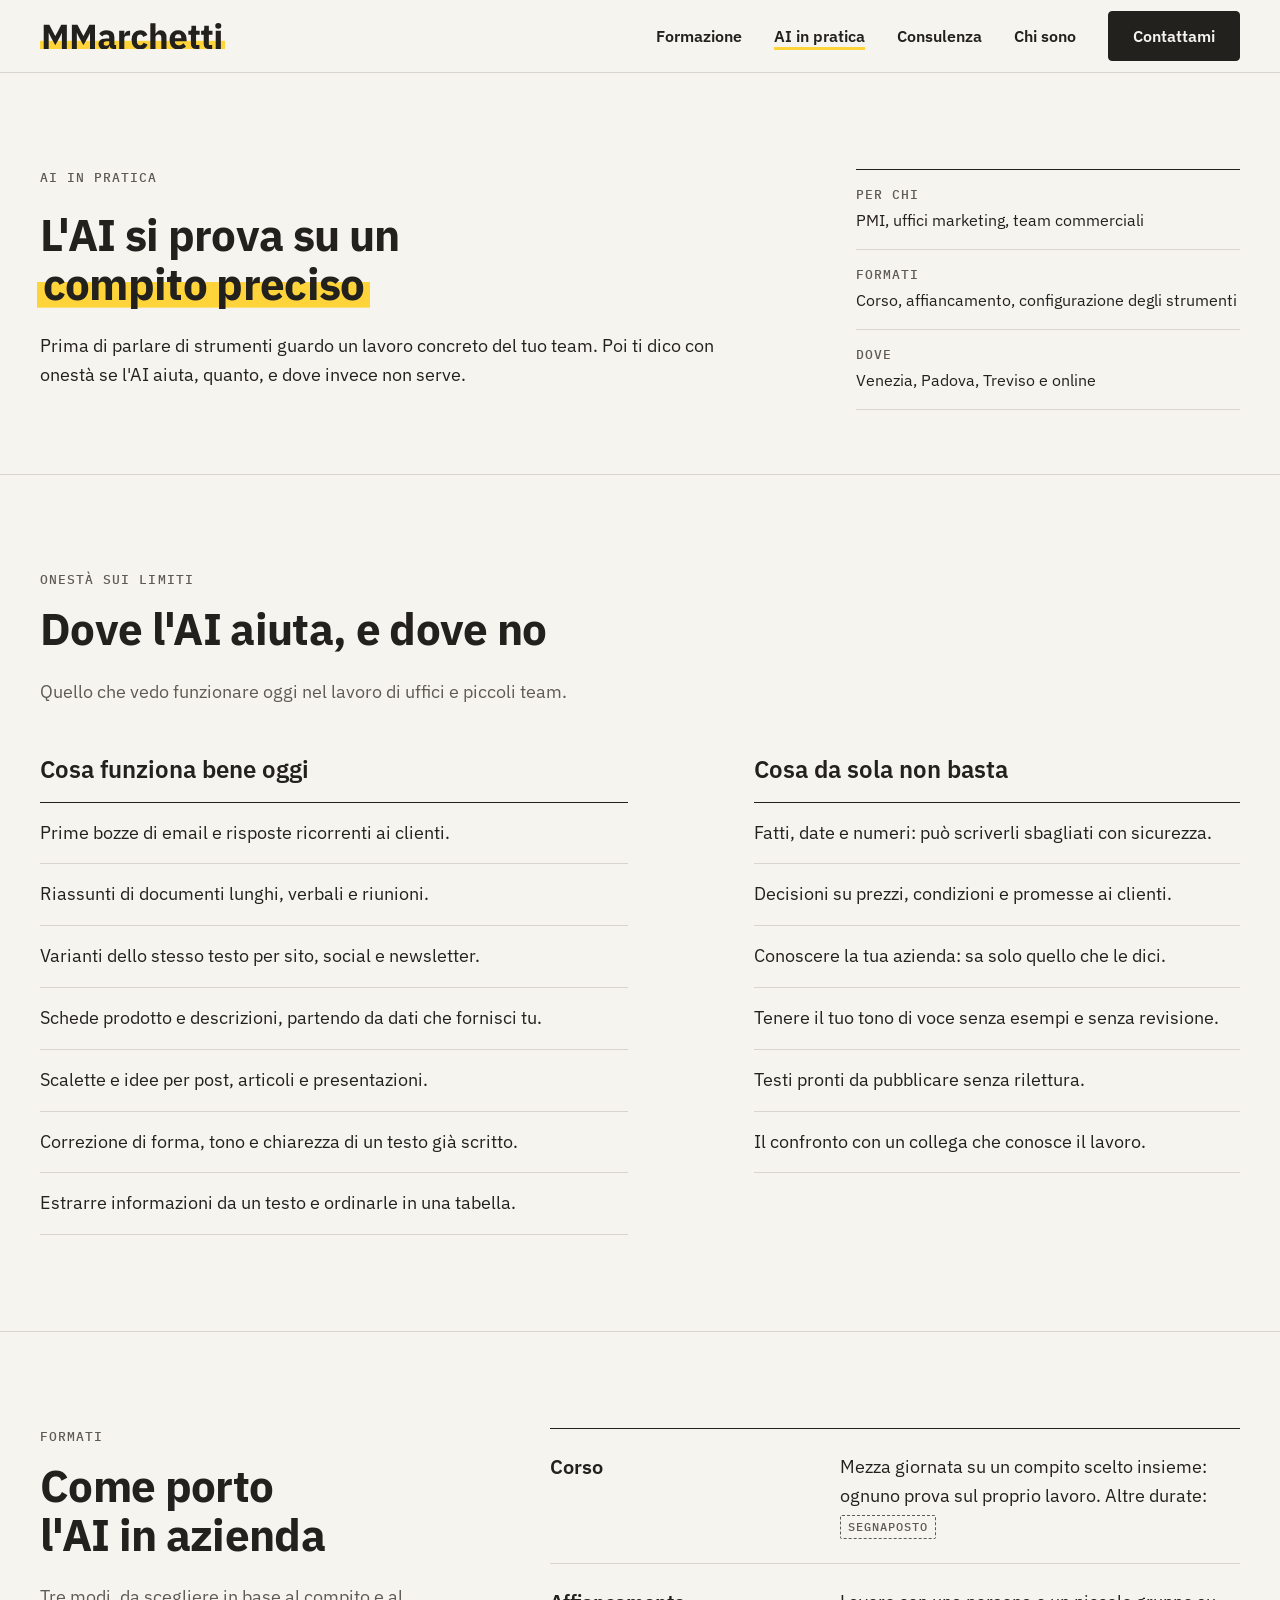
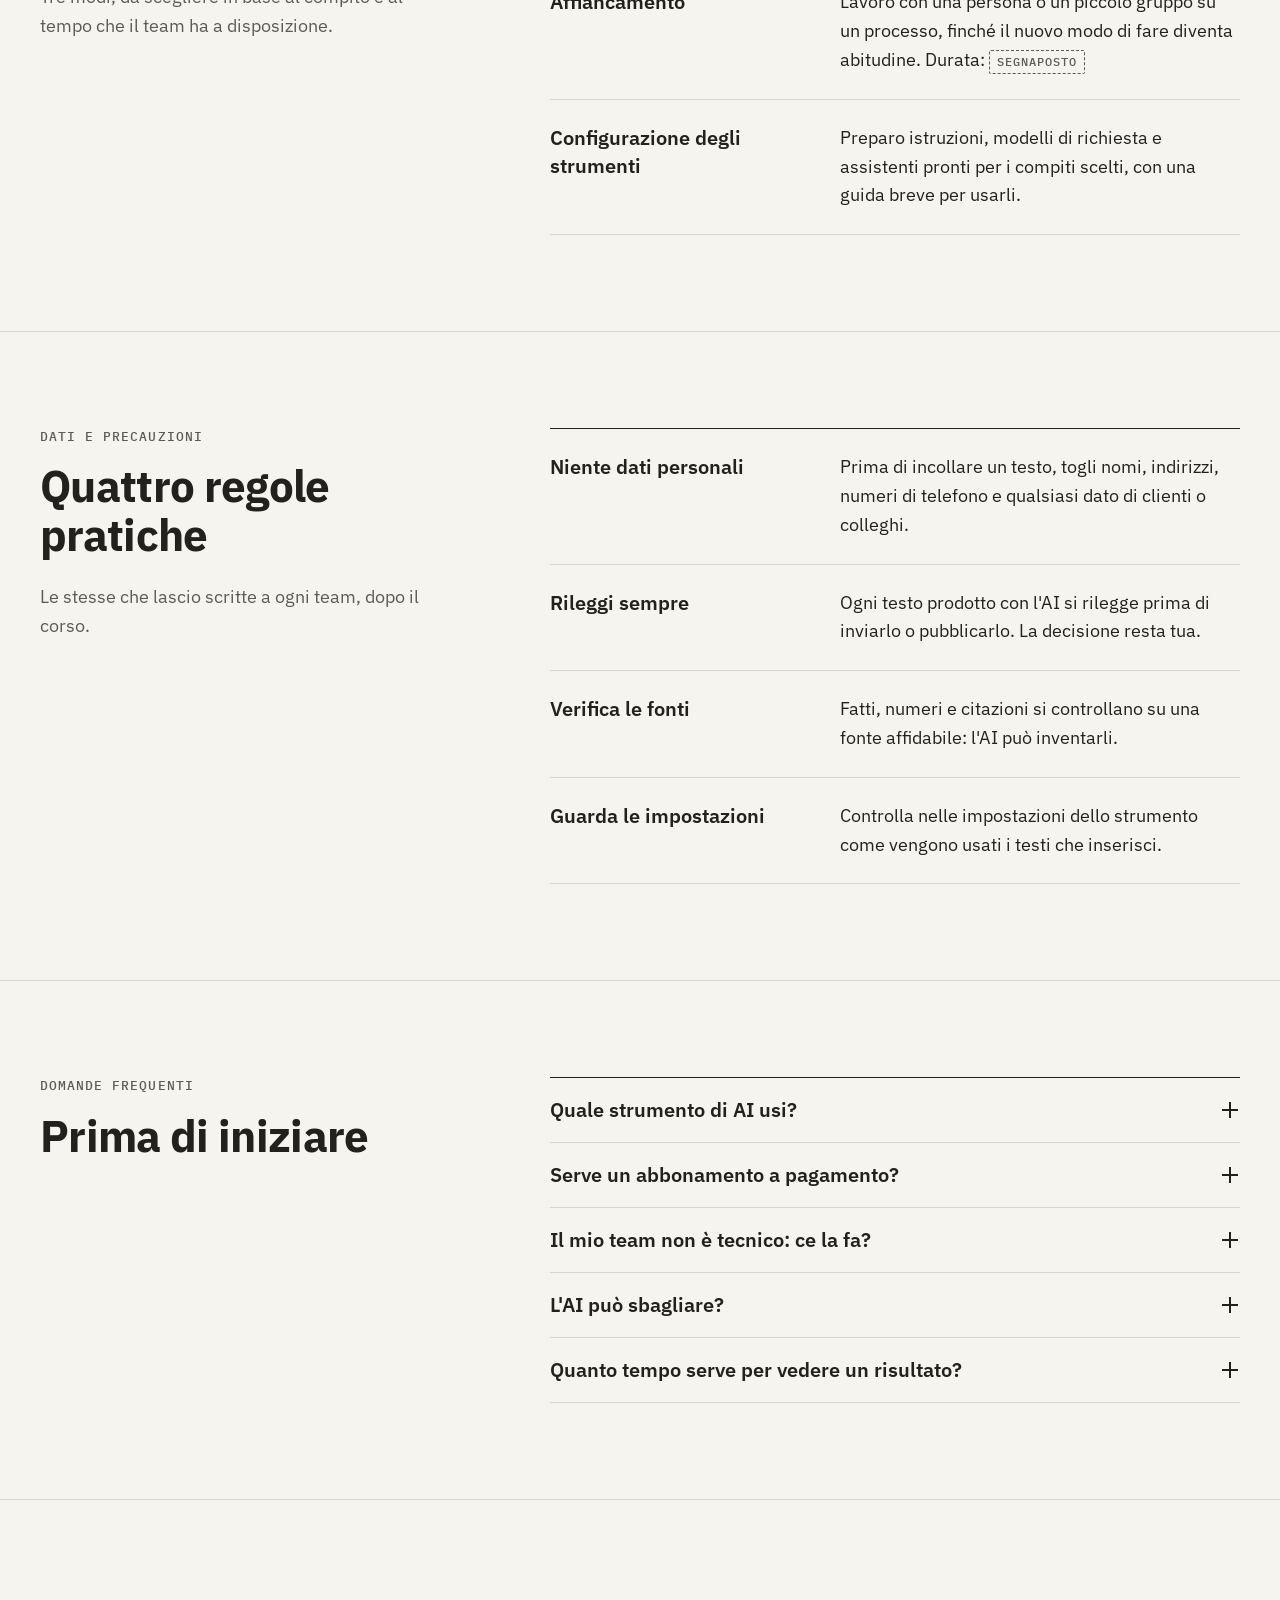
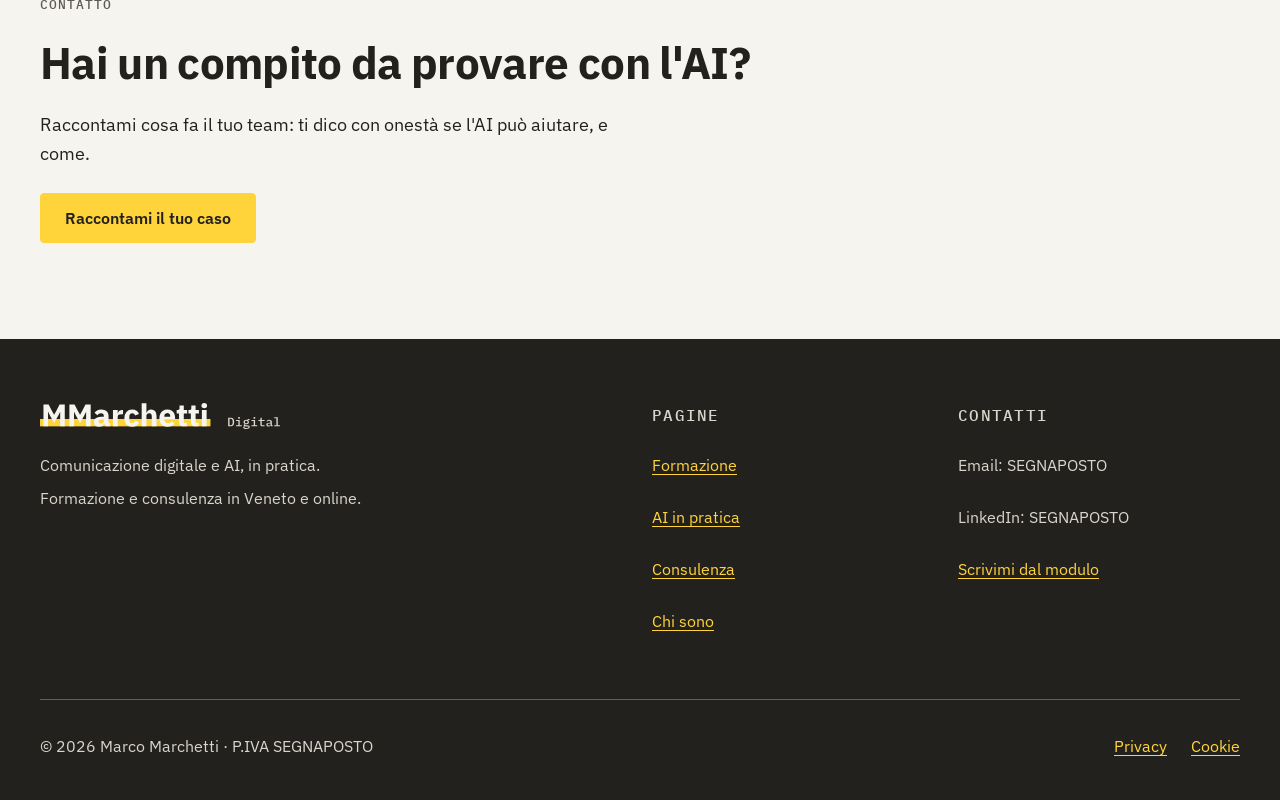
==== ai-in-pratica/index.html @ 85c6d4e6 "Pagine interne: formazione, AI in pratica, consulenza, chi sono, contatti, privacy, 404 Header, foot" ====
<!doctype html>
<html lang="it">
<head>
  <meta charset="utf-8">
  <meta name="viewport" content="width=device-width, initial-scale=1">
  <title>Corso di intelligenza artificiale per aziende | MMarchetti</title>
  <meta name="description" content="Formazione AI per PMI in Veneto e online: si parte da un compito preciso e si capisce con onestà dove l'intelligenza artificiale aiuta e dove no.">
  <link rel="canonical" href="https://DOMINIO/ai-in-pratica/">
  <meta property="og:type" content="website">
  <meta property="og:locale" content="it_IT">
  <meta property="og:site_name" content="MMarchetti Digital">
  <meta property="og:title" content="Corso di intelligenza artificiale per aziende | MMarchetti">
  <meta property="og:description" content="Formazione AI per PMI in Veneto e online: si parte da un compito preciso e si capisce con onestà dove l'intelligenza artificiale aiuta e dove no.">
  <meta property="og:url" content="https://DOMINIO/ai-in-pratica/">
  <meta name="theme-color" content="#F6F4EF">

  <link rel="icon" href="../assets/logo/mmarchetti-avatar-400.svg" type="image/svg+xml">
  <link rel="apple-touch-icon" href="../assets/icons/mmarchetti-avatar-400.png">

  <link rel="preload" href="../assets/fonts/IBMPlexSans-Regular.woff2" as="font" type="font/woff2" crossorigin>
  <link rel="preload" href="../assets/fonts/IBMPlexSans-Bold.woff2" as="font" type="font/woff2" crossorigin>
  <link rel="stylesheet" href="../assets/css/tokens.css">
  <link rel="stylesheet" href="../assets/css/components.css">
  <link rel="stylesheet" href="../assets/css/site.css">
  <script>document.documentElement.classList.add('js');</script>
  <script src="../assets/js/main.js" defer></script>
</head>
<body class="mm-root">
  <a class="skip" href="#main">Vai al contenuto</a>

  <header class="header">
    <div class="container header__bar">
      <a class="header__logo" href="/" aria-label="MMarchetti Digital, pagina iniziale">
        <img src="../assets/logo/mmarchetti-digital-compatta.svg" alt="" width="185" height="26">
      </a>
      <button class="menu-btn" type="button" aria-expanded="false" aria-controls="nav">Menu</button>
      <nav class="nav" id="nav" aria-label="Principale">
        <ul class="nav__list">
          <li><a class="nav__link" href="/formazione/">Formazione</a></li>
          <li><a class="nav__link" href="/ai-in-pratica/" aria-current="page">AI in pratica</a></li>
          <li><a class="nav__link" href="/consulenza/">Consulenza</a></li>
          <li><a class="nav__link" href="/chi-sono/">Chi sono</a></li>
          <li class="nav__cta"><a class="mm-btn" href="/contatti/"><span class="mm-btn__label">Contattami</span></a></li>
        </ul>
      </nav>
    </div>
  </header>

  <main id="main">
    <!-- Apertura: testo su 7 colonne, supporto su 4 -->
    <section class="page-head" aria-labelledby="page-title">
      <div class="container grid">
        <div class="page-head__main">
          <p class="mm-label">AI in pratica</p>
          <h1 id="page-title" class="mm-h1 page-head__title">L'AI si prova su un <span class="mm-hl">compito preciso</span></h1>
          <p class="mm-p">Prima di parlare di strumenti guardo un lavoro concreto del tuo team. Poi ti dico con onestà se l'AI aiuta, quanto, e dove invece non serve.</p>
        </div>
        <dl class="facts page-head__aside">
          <div>
            <dt class="mm-label">Per chi</dt>
            <dd>PMI, uffici marketing, team commerciali</dd>
          </div>
          <div>
            <dt class="mm-label">Formati</dt>
            <dd>Corso, affiancamento, configurazione degli strumenti</dd>
          </div>
          <div>
            <dt class="mm-label">Dove</dt>
            <dd>Venezia, Padova, Treviso e online</dd>
          </div>
        </dl>
      </div>
    </section>

    <!-- Cosa funziona / cosa da sola non basta -->
    <section class="section" aria-labelledby="limiti-title">
      <div class="container">
        <div class="section__head">
          <p class="mm-label">Onestà sui limiti</p>
          <h2 id="limiti-title" class="mm-h1">Dove l'AI aiuta, e dove no</h2>
          <p class="mm-muted">Quello che vedo funzionare oggi nel lavoro di uffici e piccoli team.</p>
        </div>
        <div class="grid">
          <div class="two-lists__col">
            <h3 class="mm-h3">Cosa funziona bene oggi</h3>
            <ul class="list-lines" role="list">
            <li>Prime bozze di email e risposte ricorrenti ai clienti.</li>
            <li>Riassunti di documenti lunghi, verbali e riunioni.</li>
            <li>Varianti dello stesso testo per sito, social e newsletter.</li>
            <li>Schede prodotto e descrizioni, partendo da dati che fornisci tu.</li>
            <li>Scalette e idee per post, articoli e presentazioni.</li>
            <li>Correzione di forma, tono e chiarezza di un testo già scritto.</li>
            <li>Estrarre informazioni da un testo e ordinarle in una tabella.</li>
          </ul>
          </div>
          <div class="two-lists__col">
            <h3 class="mm-h3">Cosa da sola non basta</h3>
            <ul class="list-lines" role="list">
            <li>Fatti, date e numeri: può scriverli sbagliati con sicurezza.</li>
            <li>Decisioni su prezzi, condizioni e promesse ai clienti.</li>
            <li>Conoscere la tua azienda: sa solo quello che le dici.</li>
            <li>Tenere il tuo tono di voce senza esempi e senza revisione.</li>
            <li>Testi pronti da pubblicare senza rilettura.</li>
            <li>Il confronto con un collega che conosce il lavoro.</li>
          </ul>
          </div>
        </div>
      </div>
    </section>

    <!-- Come porto l'AI in azienda -->
    <section class="section" id="formati" aria-labelledby="formati-title">
      <div class="container grid">
        <div class="section__head section__head--side">
          <p class="mm-label">Formati</p>
          <h2 id="formati-title" class="mm-h1">Come porto l'AI in azienda</h2>
          <p class="mm-muted">Tre modi, da scegliere in base al compito e al tempo che il team ha a disposizione.</p>
        </div>
        <ul class="rows" role="list">
          <li class="rows__item">
            <h3 class="mm-h4">Corso</h3>
            <div>
              <p>Mezza giornata su un compito scelto insieme: ognuno prova sul proprio lavoro. Altre durate: <span class="mm-tag mm-tag--placeholder">SEGNAPOSTO</span></p>
            </div>
          </li>
          <li class="rows__item">
            <h3 class="mm-h4">Affiancamento</h3>
            <div>
              <p>Lavoro con una persona o un piccolo gruppo su un processo, finché il nuovo modo di fare diventa abitudine. Durata: <span class="mm-tag mm-tag--placeholder">SEGNAPOSTO</span></p>
            </div>
          </li>
          <li class="rows__item">
            <h3 class="mm-h4">Configurazione degli strumenti</h3>
            <div>
              <p>Preparo istruzioni, modelli di richiesta e assistenti pronti per i compiti scelti, con una guida breve per usarli.</p>
            </div>
          </li>
        </ul>
      </div>
    </section>

    <!-- Dati e precauzioni pratiche -->
    <section class="section" id="precauzioni" aria-labelledby="precauzioni-title">
      <div class="container grid">
        <div class="section__head section__head--side">
          <p class="mm-label">Dati e precauzioni</p>
          <h2 id="precauzioni-title" class="mm-h1">Quattro regole pratiche</h2>
          <p class="mm-muted">Le stesse che lascio scritte a ogni team, dopo il corso.</p>
        </div>
        <ul class="rows" role="list">
          <li class="rows__item">
            <h3 class="mm-h4">Niente dati personali</h3>
            <div>
              <p>Prima di incollare un testo, togli nomi, indirizzi, numeri di telefono e qualsiasi dato di clienti o colleghi.</p>
            </div>
          </li>
          <li class="rows__item">
            <h3 class="mm-h4">Rileggi sempre</h3>
            <div>
              <p>Ogni testo prodotto con l'AI si rilegge prima di inviarlo o pubblicarlo. La decisione resta tua.</p>
            </div>
          </li>
          <li class="rows__item">
            <h3 class="mm-h4">Verifica le fonti</h3>
            <div>
              <p>Fatti, numeri e citazioni si controllano su una fonte affidabile: l'AI può inventarli.</p>
            </div>
          </li>
          <li class="rows__item">
            <h3 class="mm-h4">Guarda le impostazioni</h3>
            <div>
              <p>Controlla nelle impostazioni dello strumento come vengono usati i testi che inserisci.</p>
            </div>
          </li>
        </ul>
      </div>
    </section>

    <!-- Domande -->
    <section class="section" id="domande" aria-labelledby="domande-title">
      <div class="container grid">
        <div class="section__head section__head--side">
          <p class="mm-label">Domande frequenti</p>
          <h2 id="domande-title" class="mm-h1">Prima di iniziare</h2>
        </div>
        <div class="faq">
          <details class="faq__item">
            <summary class="faq__q">Quale strumento di AI usi?<span class="faq__icon" aria-hidden="true"></span></summary>
            <div class="faq__a">
              <p>Scelgo in base al compito e agli strumenti che il team usa già. Non lavoro per conto di nessun fornitore.</p>
            </div>
          </details>
          <details class="faq__item">
            <summary class="faq__q">Serve un abbonamento a pagamento?<span class="faq__icon" aria-hidden="true"></span></summary>
            <div class="faq__a">
              <p>Dipende dal compito. Per alcuni basta la versione gratuita, per altri serve un piano a pagamento: te lo dico prima, caso per caso.</p>
            </div>
          </details>
          <details class="faq__item">
            <summary class="faq__q">Il mio team non è tecnico: ce la fa?<span class="faq__icon" aria-hidden="true"></span></summary>
            <div class="faq__a">
              <p>Sì. Basta saper usare email e browser. Si lavora su compiti che il team conosce già, quindi la parte nuova è solo lo strumento.</p>
            </div>
          </details>
          <details class="faq__item">
            <summary class="faq__q">L'AI può sbagliare?<span class="faq__icon" aria-hidden="true"></span></summary>
            <div class="faq__a">
              <p>Sì, e succede. Per questo ogni corso include una checklist di controllo: l'AI prepara la bozza, la decisione resta a te.</p>
            </div>
          </details>
          <details class="faq__item">
            <summary class="faq__q">Quanto tempo serve per vedere un risultato?<span class="faq__icon" aria-hidden="true"></span></summary>
            <div class="faq__a">
              <p>Dipende dal compito. L'obiettivo di ogni corso è che, alla fine, ognuno abbia svolto il compito scelto almeno una volta con l'AI.</p>
            </div>
          </details>
        </div>
      </div>
    </section>

    <!-- Invito al contatto -->
    <section class="section" id="contatto" aria-labelledby="contatto-title">
      <div class="container grid">
        <div class="cta">
          <p class="mm-label">Contatto</p>
          <h2 id="contatto-title" class="mm-h1">Hai un compito da provare con l'AI?</h2>
          <p>Raccontami cosa fa il tuo team: ti dico con onestà se l'AI può aiutare, e come.</p>
          <a class="mm-btn mm-btn--accent" href="/contatti/"><span class="mm-btn__label">Raccontami il tuo caso</span></a>
        </div>
      </div>
    </section>
  </main>

  <footer class="footer theme-grafite">
    <div class="container grid">
      <div class="footer__brand">
        <img class="footer__logo" src="../assets/logo/mmarchetti-digital-negativa.svg" alt="MMarchetti Digital" width="240" height="27" loading="lazy">
        <p>Comunicazione digitale e AI, in pratica.</p>
        <p>Formazione e consulenza in Veneto e online.</p>
      </div>
      <nav class="footer__col footer__col--pages" aria-label="Pagine del sito">
        <p class="mm-label">Pagine</p>
        <ul role="list">
          <li><a href="/formazione/">Formazione</a></li>
          <li><a href="/ai-in-pratica/" aria-current="page">AI in pratica</a></li>
          <li><a href="/consulenza/">Consulenza</a></li>
          <li><a href="/chi-sono/">Chi sono</a></li>
        </ul>
      </nav>
      <div class="footer__col">
        <p class="mm-label">Contatti</p>
        <ul role="list">
          <li>Email: SEGNAPOSTO</li>
          <li>LinkedIn: SEGNAPOSTO</li>
          <li><a href="/contatti/">Scrivimi dal modulo</a></li>
        </ul>
      </div>
      <div class="footer__base">
        <p>© 2026 Marco Marchetti · P.IVA SEGNAPOSTO</p>
        <ul role="list">
          <li><a href="/privacy/">Privacy</a></li>
          <li><a href="/cookie/">Cookie</a></li>
        </ul>
      </div>
    </div>
  </footer>
</body>
</html>
---- assets/css/tokens.css ----
/* ==========================================================================
   MMarchetti Digital — brand Design System
   colors_and_type.css · token riutilizzabili (colore, tipo, spazio, raggi, stati)
   Fonte di verità: DESIGN.md. Palette chiusa: 7 colori, nessun altro.
   Font: IBM Plex Sans / IBM Plex Mono (OFL) — file locali in fonts/.
   Copia di _brand/colors_and_type.css: cambiano solo i percorsi dei font (../fonts/, solo woff2).
   ========================================================================== */

/* ---------- 1. Font (preservati in fonts/) ---------- */
@font-face {
  font-family: "IBM Plex Sans";
  font-style: normal;
  font-weight: 400;
  font-display: swap;
  src: url("../fonts/IBMPlexSans-Regular.woff2") format("woff2");
}
@font-face {
  font-family: "IBM Plex Sans";
  font-style: italic;
  font-weight: 400;
  font-display: swap;
  src: url("../fonts/IBMPlexSans-Italic.woff2") format("woff2");
}
@font-face {
  font-family: "IBM Plex Sans";
  font-style: normal;
  font-weight: 600;
  font-display: swap;
  src: url("../fonts/IBMPlexSans-SemiBold.woff2") format("woff2");
}
@font-face {
  font-family: "IBM Plex Sans";
  font-style: normal;
  font-weight: 700;
  font-display: swap;
  src: url("../fonts/IBMPlexSans-Bold.woff2") format("woff2");
}
@font-face {
  font-family: "IBM Plex Mono";
  font-style: normal;
  font-weight: 400;
  font-display: swap;
  src: url("../fonts/IBMPlexMono-Regular.woff2") format("woff2");
}
@font-face {
  font-family: "IBM Plex Mono";
  font-style: normal;
  font-weight: 500;
  font-display: swap;
  src: url("../fonts/IBMPlexMono-Medium.woff2") format("woff2");
}

:root {
  /* ---------- 2. Palette (7 colori — DESIGN.md §2) ---------- */
  --grafite:       #23211E; /* testo principale; fondo scuro solo per sezioni di contrasto */
  --carta:         #F6F4EF; /* fondo principale */
  --bianco:        #FFFFFF; /* superfici, card, campi */
  --evidenziatore: #FFD43B; /* unico accento — mai testo su fondo chiaro */
  --blu:           #2A5585; /* link, dati, grafici — solo su fondi chiari */
  --grigio:        #5E5A54; /* testo secondario, bordi funzionali — solo su fondi chiari */
  --linea:         #D9D5CC; /* divisori decorativi; testo secondario su Grafite */

  /* ---------- 3. Ruoli semantici — tema chiaro (standard) ---------- */
  --bg:             var(--carta);
  --surface:        var(--bianco);
  --fg:             var(--grafite);
  --fg-muted:       var(--grigio);
  --border:         var(--linea);   /* decorativo */
  --border-strong:  var(--grigio);  /* funzionale: campi, controlli (≥3:1) */
  --accent:         var(--evidenziatore);
  --accent-fg:      var(--grafite); /* testo sopra l'accento */
  --link:           var(--blu);
  --focus-ring:     var(--blu);
  --data:           var(--blu);

  /* Stati: la palette è chiusa, quindi gli stati usano forma + testo + i 7 colori */
  --state-info:     var(--blu);
  --state-error:    var(--grafite); /* errore = bordo Grafite 2px + messaggio esplicito */
  --state-success:  var(--grafite); /* successo = barra Evidenziatore + messaggio */
  --state-disabled-fg: var(--grigio);
  --state-disabled-bg: var(--carta);

  /* ---------- 4. Tipografia ---------- */
  --font-sans: "IBM Plex Sans", -apple-system, BlinkMacSystemFont, "Segoe UI", Helvetica, Arial, sans-serif;
  --font-mono: "IBM Plex Mono", ui-monospace, SFMono-Regular, Menlo, Consolas, monospace;
  --font-display: var(--font-sans);
  --font-body:    var(--font-sans);

  /* scala web, base 16px, rapporto ~1.25 */
  --text-display: 3.5rem;    /* 56px · lh 1.05 · 700 · -0.02em */
  --text-h1:      2.75rem;   /* 44px · lh 1.1  · 700 · -0.015em */
  --text-h2:      2rem;      /* 32px · lh 1.2  · 600 */
  --text-h3:      1.5rem;    /* 24px · lh 1.3  · 600 */
  --text-h4:      1.25rem;   /* 20px · lh 1.4  · 600 */
  --text-body:    1.125rem;  /* 18px · lh 1.6  · 400 */
  --text-small:   1rem;      /* 16px · lh 1.55 · 400 */
  --text-label:   0.8125rem; /* 13px · lh 1.4  · Mono 500 · maiuscolo · +0.08em */

  --lh-display: 1.05;
  --lh-h1: 1.1;
  --lh-h2: 1.2;
  --lh-h3: 1.3;
  --lh-h4: 1.4;
  --lh-body: 1.6;
  --lh-small: 1.55;
  --lh-label: 1.4;

  --track-display: -0.02em;
  --track-h1: -0.015em;
  --track-label: 0.08em;

  --measure: 68ch;

  /* slide 1920×1080 */
  --slide-title: 72px;    /* 64–80px, Sans 700 */
  --slide-body: 28px;     /* minimo 28px */
  --slide-label: 22px;    /* minimo 22px, Mono 500 */

  /* ---------- 5. Spazio, griglia, raggi, bordi, ombre ---------- */
  --space-1: 8px;
  --space-2: 16px;
  --space-3: 24px;
  --space-4: 32px;
  --space-5: 48px;
  --space-6: 64px;
  --space-7: 96px;
  --space-8: 128px;

  --grid-columns: 12;
  --grid-gutter: 24px;
  --content-max: 1200px;
  --page-margin-mobile: 16px;

  --radius: 4px;          /* bottoni, card, campi — nessun pill */
  --radius-none: 0;       /* barra evidenziatore, avatar */

  --border-width: 1px;
  --border-deco: 1px solid var(--linea);
  --border-func: 1px solid var(--grigio);

  --shadow-none: none;
  --shadow-card: 0 1px 2px rgba(35, 33, 30, 0.08); /* unica ombra ammessa */

  /* evidenziatore come sistema */
  --highlight-height: 45%; /* dalla baseline fino a ~45% dell'altezza x */
  --hover-bar: 3px;

  /* ---------- 6. Movimento ---------- */
  --dur-fast: 120ms;
  --dur-base: 180ms;
  --ease: cubic-bezier(0.2, 0, 0, 1);
}

/* ---------- 7. Tema scuro (sezione di contrasto, non tema globale) ---------- */
.theme-grafite,
[data-theme="grafite"] {
  --bg:            var(--grafite);
  --surface:       var(--grafite);
  --fg:            var(--carta);
  --fg-muted:      var(--linea);
  --border:        rgba(217, 213, 204, 0.35);
  --border-strong: var(--linea);
  --link:          var(--evidenziatore);
  --focus-ring:    var(--evidenziatore);
  --data:          var(--evidenziatore);
  background: var(--bg);
  color: var(--fg);
}

@media (max-width: 720px) {
  :root {
    --text-display: 2.5rem; /* 40px */
    --text-h1: 2.125rem;    /* 34px */
  }
}

/* ---------- 8. Base tipografica riutilizzabile ---------- */
.mm-body,
.mm-root {
  font-family: var(--font-body);
  font-size: var(--text-body);
  line-height: var(--lh-body);
  color: var(--fg);
  background: var(--bg);
  -webkit-font-smoothing: antialiased;
  text-rendering: optimizeLegibility;
}

.mm-display { font: 700 var(--text-display)/var(--lh-display) var(--font-display); letter-spacing: var(--track-display); text-wrap: balance; }
.mm-h1      { font: 700 var(--text-h1)/var(--lh-h1) var(--font-display); letter-spacing: var(--track-h1); text-wrap: balance; }
.mm-h2      { font: 600 var(--text-h2)/var(--lh-h2) var(--font-display); text-wrap: balance; }
.mm-h3      { font: 600 var(--text-h3)/var(--lh-h3) var(--font-display); }
.mm-h4      { font: 600 var(--text-h4)/var(--lh-h4) var(--font-display); }
.mm-p       { font: 400 var(--text-body)/var(--lh-body) var(--font-body); max-width: var(--measure); text-wrap: pretty; }
.mm-small   { font: 400 var(--text-small)/var(--lh-small) var(--font-body); }
.mm-muted   { color: var(--fg-muted); }

/* Etichetta di sezione: Mono maiuscolo, preceduta da numero — "01 — FORMAZIONE" */
.mm-label {
  font: 500 var(--text-label)/var(--lh-label) var(--font-mono);
  text-transform: uppercase;
  letter-spacing: var(--track-label);
  color: var(--fg-muted);
}

/* Dato numerico: numero Mono 500 grande, etichetta Sans sotto */
.mm-figure {
  font: 500 var(--text-h1)/1 var(--font-mono);
  font-variant-numeric: tabular-nums;
  color: var(--fg);
}

/* Evidenziatore: barra piatta, angoli vivi, dietro il testo. Max 1 per blocco. */
.mm-hl {
  background-image: linear-gradient(var(--evidenziatore), var(--evidenziatore));
  background-repeat: no-repeat;
  background-size: 100% var(--highlight-height);
  background-position: 0 88%;
  padding: 0 0.12em;
  margin: 0 -0.06em;
  color: inherit;
  -webkit-box-decoration-break: clone;
  box-decoration-break: clone;
}
/* nota: il linear-gradient sopra è a un solo colore — una campitura piatta, non un gradiente */

/* Su Grafite la barra parziale lascerebbe metà lettera Grafite su Grafite:
   l'evidenza diventa un blocco pieno Evidenziatore con testo Grafite. */
.theme-grafite .mm-hl,
[data-theme="grafite"] .mm-hl {
  background-size: 100% 100%;
  background-position: 0 0;
  color: var(--grafite);
}

/* Link: sempre sottolineati, 1px, offset 3px */
.mm-link,
.mm-root a:not([class]) {
  color: var(--link);
  text-decoration: underline;
  text-decoration-thickness: 1px;
  text-underline-offset: 3px;
}

/* Focus da tastiera */
.mm-root :focus-visible {
  outline: 2px solid var(--focus-ring);
  outline-offset: 2px;
}

@media (prefers-reduced-motion: reduce) {
  .mm-root *,
  .mm-root *::before,
  .mm-root *::after {
    transition-duration: 0.01ms !important;
    animation-duration: 0.01ms !important;
  }
}
---- assets/css/components.css ----
/* ==========================================================================
   MMarchetti Digital — componenti base (DESIGN.md §6)
   Copia di _brand/components.css. Richiede tokens.css.
   ========================================================================== */

/* ---------- Bottoni ---------- */
.mm-btn {
  --btn-bg: var(--grafite);
  --btn-fg: var(--carta);
  --btn-border: var(--grafite);
  --btn-bar: var(--evidenziatore);
  position: relative;
  display: inline-flex;
  align-items: center;
  justify-content: center;
  gap: 8px;
  min-height: 48px;
  padding: 14px 24px;
  font: 600 16px/1.25 var(--font-sans);
  color: var(--btn-fg);
  background: var(--btn-bg);
  border: 1px solid var(--btn-border);
  border-radius: var(--radius);
  text-decoration: none;
  cursor: pointer;
  transition: transform var(--dur-fast) var(--ease);
}
/* Hover: barra Evidenziatore 3px sotto il testo; il fondo non cambia */
.mm-btn .mm-btn__label { position: relative; }
.mm-btn .mm-btn__label::after {
  content: "";
  position: absolute;
  left: 0;
  right: 0;
  bottom: -5px;
  height: var(--hover-bar);
  background: var(--btn-bar);
  transform: scaleX(0);
  transform-origin: left center;
  transition: transform var(--dur-base) var(--ease);
}
.mm-btn:hover .mm-btn__label::after,
.mm-btn.is-hover .mm-btn__label::after { transform: scaleX(1); }
.mm-btn:active { transform: translateY(1px); }
.mm-btn:focus-visible { outline: 2px solid var(--focus-ring); outline-offset: 2px; }

.mm-btn--accent    { --btn-bg: var(--evidenziatore); --btn-fg: var(--grafite); --btn-border: var(--evidenziatore); --btn-bar: var(--grafite); }
.mm-btn--secondary { --btn-bg: transparent; --btn-fg: var(--grafite); --btn-border: var(--grafite); }
.theme-grafite .mm-btn--secondary { --btn-fg: var(--carta); --btn-border: var(--carta); }
.theme-grafite .mm-btn:not(.mm-btn--accent):not(.mm-btn--secondary) { --btn-bg: var(--carta); --btn-fg: var(--grafite); --btn-border: var(--carta); --btn-bar: var(--evidenziatore); }

.mm-btn[disabled],
.mm-btn[aria-disabled="true"] {
  --btn-bg: var(--carta);
  --btn-fg: var(--grigio);
  --btn-border: var(--linea);
  cursor: not-allowed;
  transform: none;
}
.mm-btn[disabled] .mm-btn__label::after { display: none; }

/* ---------- Link ---------- */
.mm-link {
  color: var(--link);
  text-decoration: underline;
  text-decoration-thickness: 1px;
  text-underline-offset: 3px;
}
.mm-link:hover { text-decoration-thickness: 2px; }

/* ---------- Campi modulo ---------- */
.mm-field { display: grid; gap: 6px; }
.mm-field__label { font: 600 14px/1.4 var(--font-sans); color: var(--fg); }
.mm-field__hint { font: 400 14px/1.45 var(--font-sans); color: var(--fg-muted); }
.mm-input,
.mm-select,
.mm-textarea {
  width: 100%;
  min-height: 48px;
  padding: 12px 14px;
  font: 400 16px/1.4 var(--font-sans);
  color: var(--grafite);
  background: var(--bianco);
  border: 1px solid var(--grigio);
  border-radius: var(--radius);
  transition: border-color var(--dur-fast) var(--ease);
}
.mm-textarea { min-height: 128px; resize: vertical; }
.mm-input::placeholder,
.mm-textarea::placeholder { color: var(--grigio); opacity: 1; }
.mm-input:focus-visible,
.mm-select:focus-visible,
.mm-textarea:focus-visible { border-color: var(--grafite); outline: 2px solid var(--blu); outline-offset: 2px; }
.mm-input[aria-invalid="true"],
.mm-select[aria-invalid="true"],
.mm-textarea[aria-invalid="true"] { border: 2px solid var(--grafite); padding: 11px 13px; }
.mm-field__error { font: 400 14px/1.45 var(--font-sans); color: var(--grafite); }
.mm-field__error strong { font-weight: 600; }
.mm-input:disabled { background: var(--carta); color: var(--grigio); border-color: var(--linea); cursor: not-allowed; }

.mm-check { display: flex; gap: 10px; align-items: flex-start; font-size: 15px; line-height: 1.45; }
.mm-check input { width: 20px; height: 20px; margin: 1px 0 0; accent-color: var(--grafite); flex: none; }

/* ---------- Card ---------- */
.mm-card {
  background: var(--bianco);
  border: 1px solid var(--linea);
  border-radius: var(--radius);
  padding: var(--space-4);
  color: var(--grafite);
}
.mm-card--raised { box-shadow: var(--shadow-card); }
a.mm-card { display: block; text-decoration: none; transition: border-color var(--dur-fast) var(--ease); }
a.mm-card:hover { border-color: var(--grigio); }
a.mm-card:hover .mm-card__title { text-decoration: underline; text-decoration-thickness: 1px; text-underline-offset: 3px; }

/* ---------- Citazione ---------- */
.mm-quote {
  background: var(--grafite);
  color: var(--carta);
  border-radius: var(--radius);
  padding: var(--space-5) var(--space-4);
}
.mm-quote blockquote { margin: 0 0 var(--space-3); font: 600 var(--text-h3)/1.35 var(--font-sans); max-width: 32ch; text-wrap: balance; }
.mm-quote figcaption { color: var(--linea); font-size: 15px; }

/* ---------- Dato numerico ---------- */
.mm-stat { display: grid; gap: 6px; }
.mm-stat__value { font: 500 var(--text-h1)/1 var(--font-mono); font-variant-numeric: tabular-nums; color: var(--fg); letter-spacing: -0.01em; }
.mm-stat__label { font: 400 15px/1.45 var(--font-sans); color: var(--fg-muted); max-width: 24ch; }

/* ---------- Etichette / tag ---------- */
.mm-tag {
  display: inline-block;
  font: 500 12px/1 var(--font-mono);
  letter-spacing: var(--track-label);
  text-transform: uppercase;
  padding: 5px 7px;
  border-radius: 2px;
  background: var(--carta);
  color: var(--grafite);
  border: 1px solid var(--linea);
}
.mm-tag--done { background: var(--evidenziatore); border-color: var(--evidenziatore); }
.mm-tag--placeholder { background: transparent; color: var(--grigio); border-style: dashed; border-color: var(--grigio); }

/* ---------- Segnaposto foto ---------- */
.mm-photo {
  display: flex;
  align-items: flex-end;
  padding: var(--space-2);
  background: var(--carta);
  border: 1px solid var(--linea);
  border-radius: var(--radius);
  font: 500 12px/1.4 var(--font-mono);
  letter-spacing: var(--track-label);
  text-transform: uppercase;
  color: var(--grigio);
}
---- assets/css/site.css ----
/* ==========================================================================
   MMarchetti Digital — layout del sito
   Richiede tokens.css e components.css. Valori solo da token (DESIGN.md).
   Breakpoint: 600 / 840 / 1200. Sotto 840 tutto su una colonna.
   ========================================================================== */

/* ---------- Base ---------- */
*, *::before, *::after { box-sizing: border-box; }
html { -webkit-text-size-adjust: 100%; scroll-padding-top: calc(var(--header-h) + var(--space-3)); }
@media (prefers-reduced-motion: no-preference) { html { scroll-behavior: smooth; } }
:root { --header-h: 72px; }
body { margin: 0; }
h1, h2, h3, h4, p, ul, ol, dl, dd, figure, blockquote, fieldset { margin: 0; }
ul[role="list"], ol[role="list"] { list-style: none; padding: 0; }
img { display: block; max-width: 100%; height: auto; }
fieldset { padding: 0; border: 0; min-width: 0; }
[hidden] { display: none !important; }

.visually-hidden {
  position: absolute;
  width: 1px;
  height: 1px;
  overflow: hidden;
  clip: rect(0 0 0 0);
  clip-path: inset(50%);
  white-space: nowrap;
}

.skip {
  position: absolute;
  left: var(--space-2);
  top: -100px;
  z-index: 100;
  padding: var(--space-1) var(--space-2);
  background: var(--grafite);
  color: var(--carta);
  border-radius: var(--radius);
  font-weight: 600;
}
.skip:focus { top: var(--space-1); }

/* ---------- Griglia 12 colonne ---------- */
.container {
  width: 100%;
  max-width: calc(var(--content-max) + 2 * var(--space-4));
  margin: 0 auto;
  padding: 0 var(--space-4);
}
.grid {
  display: grid;
  grid-template-columns: repeat(var(--grid-columns), minmax(0, 1fr));
  column-gap: var(--grid-gutter);
  row-gap: var(--space-5);
}
.grid > * { grid-column: 1 / -1; }

/* ---------- Sezioni ---------- */
.section { padding: var(--space-7) 0; }
.section + .section { border-top: var(--border-deco); }
.section__head { display: grid; gap: var(--space-2); max-width: var(--measure); }
.section__head h2 { margin-bottom: var(--space-1); }
.section__head p { max-width: 56ch; }
.section > .container > .section__head { margin-bottom: var(--space-5); }

/* Titolo a lato: 5 colonne tra 840 e 1199px (su 4 le righe scendono sotto i 30 caratteri), 4 da 1200px */
@media (min-width: 840px) {
  .section__head--side { grid-column: 1 / span 5; align-self: start; }
}
@media (min-width: 1200px) {
  .section__head--side { grid-column: 1 / span 4; }
  .section__head--contact { grid-column: 1 / span 5; align-self: start; }
}

/* Link isolati (non dentro una frase): area di tocco 44px */
.audience .mm-link,
.rows .mm-link,
.cta .mm-link,
.service .mm-link {
  display: inline-flex;
  align-items: center;
  min-height: 44px;
}

/* ---------- Header ---------- */
.header {
  position: sticky;
  top: 0;
  z-index: 40;
  background: var(--carta);
  border-bottom: var(--border-deco);
}
.header__bar {
  display: flex;
  flex-wrap: wrap;
  align-items: center;
  justify-content: space-between;
  gap: 0 var(--space-3);
  min-height: var(--header-h);
}
.header__logo { display: inline-flex; align-items: center; min-height: 44px; }
.header__logo img { height: 26px; width: auto; }

.nav__list {
  display: flex;
  align-items: center;
  gap: var(--space-4);
  margin: 0;
  padding: 0;
  list-style: none;
}
.nav__link {
  position: relative;
  display: inline-flex;
  align-items: center;
  min-height: 44px;
  font: 600 var(--text-small)/1 var(--font-sans);
  color: var(--grafite);
  text-decoration: none;
}
.nav__link::after {
  content: "";
  position: absolute;
  left: 0;
  right: 0;
  bottom: 8px;
  height: var(--hover-bar);
  background: var(--evidenziatore);
  transform: scaleX(0);
  transform-origin: left center;
  transition: transform var(--dur-base) var(--ease);
}
.nav__link:hover::after,
.nav__link[aria-current="page"]::after { transform: scaleX(1); }
.nav__link:focus-visible { outline: 2px solid var(--focus-ring); outline-offset: 2px; }

/* Sotto 1200px logo + quattro voci + bottone stanno su una riga solo con gap 24px */
@media (max-width: 1199px) {
  .nav__list { gap: var(--space-3); }
}

.menu-btn {
  display: none;
  align-items: center;
  min-height: 44px;
  padding: 0 var(--space-2);
  background: transparent;
  border: 1px solid var(--grafite);
  border-radius: var(--radius);
  font: 600 var(--text-small)/1 var(--font-sans);
  color: var(--grafite);
  cursor: pointer;
}
.menu-btn:focus-visible { outline: 2px solid var(--focus-ring); outline-offset: 2px; }

@media (max-width: 839px) {
  /* Senza JavaScript il menu resta visibile sotto il logo */
  html:not(.js) .header { position: static; }
  html:not(.js) .nav { width: 100%; padding-bottom: var(--space-2); }

  .js .menu-btn { display: inline-flex; }
  .js .nav {
    display: none;
    position: fixed;
    inset: var(--header-h) 0 0 0;
    overflow-y: auto;
    padding: var(--space-3) var(--space-4) var(--space-5);
    background: var(--carta);
    border-top: var(--border-deco);
  }
  .js .nav.is-open { display: block; }

  .nav__list { flex-direction: column; align-items: stretch; gap: 0; }
  .nav__list li { border-bottom: var(--border-deco); }
  .nav__link { width: 100%; min-height: 48px; font-size: var(--text-h4); }
  .nav__link::after { bottom: 10px; right: auto; width: 4ch; }
  .nav__list .nav__cta { border-bottom: 0; padding-top: var(--space-3); }
  .nav__cta .mm-btn { width: 100%; }
}

/* ---------- Hero ---------- */
.hero { padding: var(--space-7) 0; }
.hero__main { display: grid; gap: var(--space-3); }
.hero__title { max-width: 14ch; }
.hero__actions { display: flex; flex-wrap: wrap; gap: var(--space-2); padding-top: var(--space-1); }

.hero__facts,
.facts { display: grid; border-top: 1px solid var(--grafite); }
.hero__facts > div,
.facts > div { display: grid; gap: 4px; padding: var(--space-2) 0; border-bottom: var(--border-deco); }
.hero__facts dd,
.facts dd { font-size: var(--text-small); line-height: var(--lh-small); }

@media (min-width: 840px) {
  .hero__main { grid-column: 1 / span 7; }
  .hero__facts { grid-column: 9 / span 4; align-self: end; }
}
@media (max-width: 599px) {
  .hero { padding: var(--space-5) 0 var(--space-6); }
}

/* ---------- Per chi lavoro (e righe titolo + testo nelle pagine interne: .rows) ---------- */
.audience,
.rows { border-top: 1px solid var(--grafite); }
.audience__item,
.rows__item {
  display: grid;
  gap: var(--space-1) var(--space-3);
  padding: var(--space-3) 0;
  border-bottom: var(--border-deco);
}
.audience__item p,
.rows__item p { max-width: 52ch; }
.rows__item p + p { margin-top: var(--space-1); }

/* Titolo e testo affiancati solo quando la colonna del testo resta sopra i 45 caratteri */
@media (min-width: 600px) and (max-width: 839px), (min-width: 1200px) {
  .audience__item,
  .rows__item { grid-template-columns: minmax(0, 2fr) minmax(0, 3fr); }
}
@media (min-width: 840px) {
  .audience,
  .rows { grid-column: 6 / span 7; }
}

/* ---------- Servizi ---------- */
.service { display: flex; flex-direction: column; align-items: flex-start; gap: var(--space-2); }
.service > p { max-width: 56ch; }
.service .mm-link { margin-top: auto; }

.service--main { padding: var(--space-5); gap: var(--space-3); }
.service--small { padding: var(--space-3) 0 0; border-top: 1px solid var(--grafite); }

.proof { width: 100%; padding-top: var(--space-3); border-top: var(--border-deco); }
.proof__title { margin-bottom: var(--space-2); }
.proof__list { display: grid; gap: var(--space-2); }
.proof__list li { display: grid; grid-template-columns: 7ch 1fr; align-items: baseline; gap: var(--space-2); }
.proof__hours {
  font: 500 var(--text-h3)/1 var(--font-mono);
  font-variant-numeric: tabular-nums;
}

/* Sotto 1200px la colonna di AI e Consulenza scenderebbe a 25 caratteri per riga: blocchi impilati */
@media (min-width: 1200px) {
  .service--main { grid-column: 1 / span 7; grid-row: 1 / span 2; }
  .service--focus,
  .service--small { grid-column: 8 / span 5; }
  .service--focus { align-self: start; }
  .service--small { align-self: end; }
}
/* Sotto 720px il titolo di sezione scende a 34px: i titoli dei servizi scalano di un livello */
@media (max-width: 719px) {
  .service--main h3 { font-size: var(--text-h3); line-height: var(--lh-h3); }
  .service--focus h3 { font-size: var(--text-h4); line-height: var(--lh-h4); }
}
@media (max-width: 599px) {
  .service--main { padding: var(--space-3); }
  .service--focus { padding: var(--space-3); }
}

/* ---------- Metodo ---------- */
.steps { border-top: 1px solid var(--grafite); }
.step {
  display: grid;
  grid-template-columns: 56px minmax(0, 1fr);
  gap: var(--space-2);
  padding: var(--space-3) 0;
  border-bottom: var(--border-deco);
}
.step__n { font: 500 var(--text-h3)/1.15 var(--font-mono); font-variant-numeric: tabular-nums; }
.step h3 { margin-bottom: var(--space-1); }
.step p { max-width: 56ch; }

@media (min-width: 840px) {
  .steps { grid-column: 6 / span 7; }
}
/* Sotto 600px il numero va sopra il titolo: la colonna da 56px toglieva un quarto della riga */
@media (max-width: 599px) {
  .step { grid-template-columns: minmax(0, 1fr); gap: var(--space-1); }
}

/* ---------- Citazione ---------- */
.quote { padding: var(--space-7) 0; }
.quote blockquote p {
  max-width: 24ch;
  font: 600 clamp(1.75rem, 1.2rem + 2vw, 2.75rem)/1.2 var(--font-sans);
  letter-spacing: var(--track-h1);
  text-wrap: balance;
}
.quote figcaption {
  margin-top: var(--space-3);
  font: 500 var(--text-label)/var(--lh-label) var(--font-mono);
  letter-spacing: var(--track-label);
  text-transform: uppercase;
  color: var(--fg-muted);
}
@media (max-width: 839px) {
  .quote { padding: var(--space-6) 0; }
}

/* ---------- Domande ---------- */
.faq { border-top: 1px solid var(--grafite); }
.faq__item { border-bottom: var(--border-deco); }
.faq__q {
  display: flex;
  justify-content: space-between;
  align-items: center;
  gap: var(--space-2);
  min-height: 64px;
  padding: var(--space-2) 0;
  font: 600 var(--text-h4)/var(--lh-h4) var(--font-sans);
  cursor: pointer;
  list-style: none;
}
.faq__q::-webkit-details-marker { display: none; }
.faq__q:focus-visible { outline: 2px solid var(--focus-ring); outline-offset: 2px; }
.faq__icon { position: relative; flex: none; width: 20px; height: 20px; }
.faq__icon::before,
.faq__icon::after {
  content: "";
  position: absolute;
  left: 2px;
  right: 2px;
  top: 9px;
  height: 2px;
  background: var(--grafite);
  transition: transform var(--dur-base) var(--ease);
}
.faq__icon::after { transform: rotate(90deg); }
.faq__item[open] .faq__icon::after { transform: rotate(0deg); }
.faq__a { padding-bottom: var(--space-3); max-width: 64ch; }

@media (min-width: 840px) {
  .faq { grid-column: 6 / span 7; }
}

/* ---------- Contatto ---------- */
.contact__card { padding: var(--space-5); }
.form { display: grid; gap: var(--space-3); }
.form__note { font-size: var(--text-small); }
.form__row { display: grid; gap: var(--space-3); }
.form__actions { display: grid; justify-items: start; gap: var(--space-2); }

.choice__options { display: grid; gap: var(--space-1); margin-top: 6px; }
.choice__option {
  display: flex;
  align-items: center;
  gap: 10px;
  min-height: 48px;
  padding: 0 14px;
  background: var(--bianco);
  border: 1px solid var(--grigio);
  border-radius: var(--radius);
  font-size: var(--text-small);
  cursor: pointer;
}
.choice__option input { width: 20px; height: 20px; margin: 0; accent-color: var(--grafite); flex: none; }
.choice__option:has(input:checked) { border: 2px solid var(--grafite); padding: 0 13px; font-weight: 600; }
.choice__option:has(input:focus-visible) { outline: 2px solid var(--focus-ring); outline-offset: 2px; }
.choice[aria-invalid="true"] .choice__option { border: 2px solid var(--grafite); padding: 0 13px; }

.mm-field__hint { max-width: 56ch; }
.mm-check { min-height: 44px; font-size: var(--text-small); cursor: pointer; }
.mm-check input[aria-invalid="true"] { outline: 2px solid var(--grafite); outline-offset: 2px; }

.form__done { display: grid; gap: var(--space-2); }
.form__done:focus { outline: none; }

@media (min-width: 600px) {
  .form__row { grid-template-columns: 1fr 1fr; }
  .choice__options { grid-template-columns: 1fr 1fr; }
}
/* Modulo affiancato solo da 1200px: a 840px i due campi in riga sarebbero larghi 160px */
@media (min-width: 1200px) {
  .contact__card { grid-column: 6 / span 7; }
}
@media (max-width: 599px) {
  .contact__card { padding: var(--space-3); }
}

/* ---------- Footer ---------- */
.footer { padding: var(--space-6) 0 var(--space-4); }
.footer .grid { row-gap: var(--space-4); }
.footer p,
.footer li { font-size: var(--text-small); line-height: var(--lh-small); }
.footer__brand p { color: var(--fg-muted); }
.footer__brand p + p { margin-top: var(--space-1); }
.footer__logo { width: 240px; margin-bottom: var(--space-3); }
.footer__col .mm-label { margin-bottom: var(--space-2); }
.footer ul { display: grid; gap: var(--space-1); }
.footer a {
  display: inline-flex;
  align-items: center;
  min-height: 44px;
  color: var(--link);
  text-decoration: underline;
  text-decoration-thickness: 1px;
  text-underline-offset: 3px;
}
.footer a:hover { text-decoration-thickness: 2px; }
.footer__col li:not(:has(a)) { min-height: 44px; display: flex; align-items: center; color: var(--fg-muted); }
.footer__base {
  display: flex;
  flex-wrap: wrap;
  justify-content: space-between;
  align-items: center;
  gap: var(--space-2);
  margin-top: var(--space-3);
  padding-top: var(--space-3);
  border-top: 1px solid var(--border);
  color: var(--fg-muted);
}
.footer__base ul { display: flex; gap: var(--space-3); }

@media (min-width: 840px) {
  .footer__brand { grid-column: 1 / span 5; }
  .footer__col--pages { grid-column: 7 / span 3; }
  .footer__col:not(.footer__col--pages) { grid-column: 10 / span 3; }
}

/* ---------- Mobile ---------- */
@media (max-width: 599px) {
  .container { padding: 0 var(--page-margin-mobile); }
  .section { padding: var(--space-6) 0; }
  .js .nav { padding-left: var(--page-margin-mobile); padding-right: var(--page-margin-mobile); }
}
@media (min-width: 600px) and (max-width: 839px) {
  .section { padding: var(--space-6) 0; }
}

/* ==========================================================================
   Pagine interne: apertura, indice di pagina, blocchi, programma, invito al contatto,
   segnaposto. Stessi token e stessi breakpoint della home.
   ========================================================================== */

/* ---------- Apertura di pagina: H1 con una evidenza, testo su 7 colonne, supporto su 4 ---------- */
.page-head { padding: var(--space-7) 0 var(--space-6); }
.page-head + .section { border-top: var(--border-deco); }
.page-head__main { display: grid; gap: var(--space-3); align-content: start; }
.page-head__title { max-width: 22ch; }
.page-head__aside { align-self: end; }

@media (min-width: 840px) {
  .page-head__main { grid-column: 1 / span 7; }
  .page-head__aside { grid-column: 9 / span 4; }
}
@media (max-width: 599px) {
  .page-head { padding: var(--space-5) 0 var(--space-6); }
}

/* ---------- Indice di pagina (ancore) ---------- */
.toc { display: grid; gap: var(--space-1); padding-top: var(--space-2); border-top: var(--border-deco); }
.toc ul { display: flex; flex-wrap: wrap; gap: 0 var(--space-3); }
.toc a { display: inline-flex; align-items: center; min-height: 44px; }

/* ---------- Blocco con supporto a lato (Formazione: aziende, enti, scuole) ---------- */
.block__main { display: grid; gap: var(--space-2); align-content: start; }
.block__main > p { max-width: 60ch; }
.block__main h2 { margin-bottom: var(--space-1); }
.block__aside { align-self: start; }
.block__aside > .mm-label { display: block; margin-bottom: var(--space-2); }
.block__aside .proof { margin-top: var(--space-4); padding-top: 0; border-top: 0; }
.proof:first-child { padding-top: 0; border-top: 0; }

@media (min-width: 840px) {
  .block__main { grid-column: 1 / span 7; }
  .block__aside { grid-column: 9 / span 4; }
}

/* ---------- Elenchi semplici a righe ---------- */
.list-lines { border-top: 1px solid var(--grafite); }
.list-lines li { padding: var(--space-2) 0; border-bottom: var(--border-deco); max-width: 60ch; }

/* Due elenchi affiancati (AI in pratica): 6 colonne + 5 colonne */
.two-lists__col { display: grid; gap: var(--space-2); align-content: start; }
@media (min-width: 840px) {
  .two-lists__col:first-child { grid-column: 1 / span 6; }
  .two-lists__col:last-child { grid-column: 8 / span 5; }
}

/* ---------- Esempio di programma ---------- */
.program { display: grid; gap: var(--space-4); }
.program__head { display: grid; gap: var(--space-2); justify-items: start; }
.program__meta > div { display: grid; gap: 4px; padding: var(--space-2) 0; border-bottom: var(--border-deco); }
.program__meta { border-top: 1px solid var(--grafite); }
.program__meta ul { padding-left: 1.2em; }
.program__table { width: 100%; border-collapse: collapse; }
.program__table caption { text-align: left; margin-bottom: var(--space-2); }
.program__table th,
.program__table td {
  padding: var(--space-2) var(--space-2) var(--space-2) 0;
  border-bottom: var(--border-deco);
  text-align: left;
  vertical-align: top;
}
.program__table thead th { border-bottom: 1px solid var(--grafite); }
.program__table td:last-child,
.program__table th:last-child { width: 1%; white-space: nowrap; padding-right: 0; }
.program__table td p { margin-top: 4px; color: var(--fg-muted); font-size: var(--text-small); line-height: var(--lh-small); }

@media (min-width: 840px) {
  .program { grid-column: 1 / span 10; }
}

/* ---------- Invito al contatto in fondo alle pagine ---------- */
.cta { display: grid; gap: var(--space-3); justify-items: start; }
.cta p { max-width: 56ch; }
@media (min-width: 840px) {
  .cta { grid-column: 1 / span 8; }
}

/* ---------- Segnaposto di contenuto (testi da scrivere con Marco) ---------- */
.placeholder {
  display: grid;
  gap: var(--space-2);
  justify-items: start;
  padding: var(--space-4);
  background: var(--bianco);
  border: 1px dashed var(--grigio);
  border-radius: var(--radius);
}
.placeholder p { max-width: 56ch; }
@media (max-width: 599px) {
  .placeholder { padding: var(--space-3); }
}

/* ---------- Chi sono: foto segnaposto ---------- */
.about__photo { aspect-ratio: 16 / 10; }
@media (min-width: 840px) {
  .about__photo { grid-column: 9 / span 4; aspect-ratio: 4 / 5; align-self: end; }
}

/* ---------- Contatti: modulo su 7 colonne, informazioni su 4 ---------- */
.contact-page__info { display: grid; gap: var(--space-4); align-content: start; }
.contact-page__info h2 { margin-bottom: var(--space-2); }
@media (min-width: 1200px) {
  .contact-page__form { grid-column: 1 / span 7; }
  .contact-page__info { grid-column: 9 / span 4; }
}

/* ---------- Testo lungo (privacy) ---------- */
.prose { display: grid; gap: var(--space-3); max-width: var(--measure); }

/* Contenuto nella colonna destra accanto a un titolo a lato (7 colonne da 840px) */
@media (min-width: 840px) {
  .side-content { grid-column: 6 / span 7; }
}
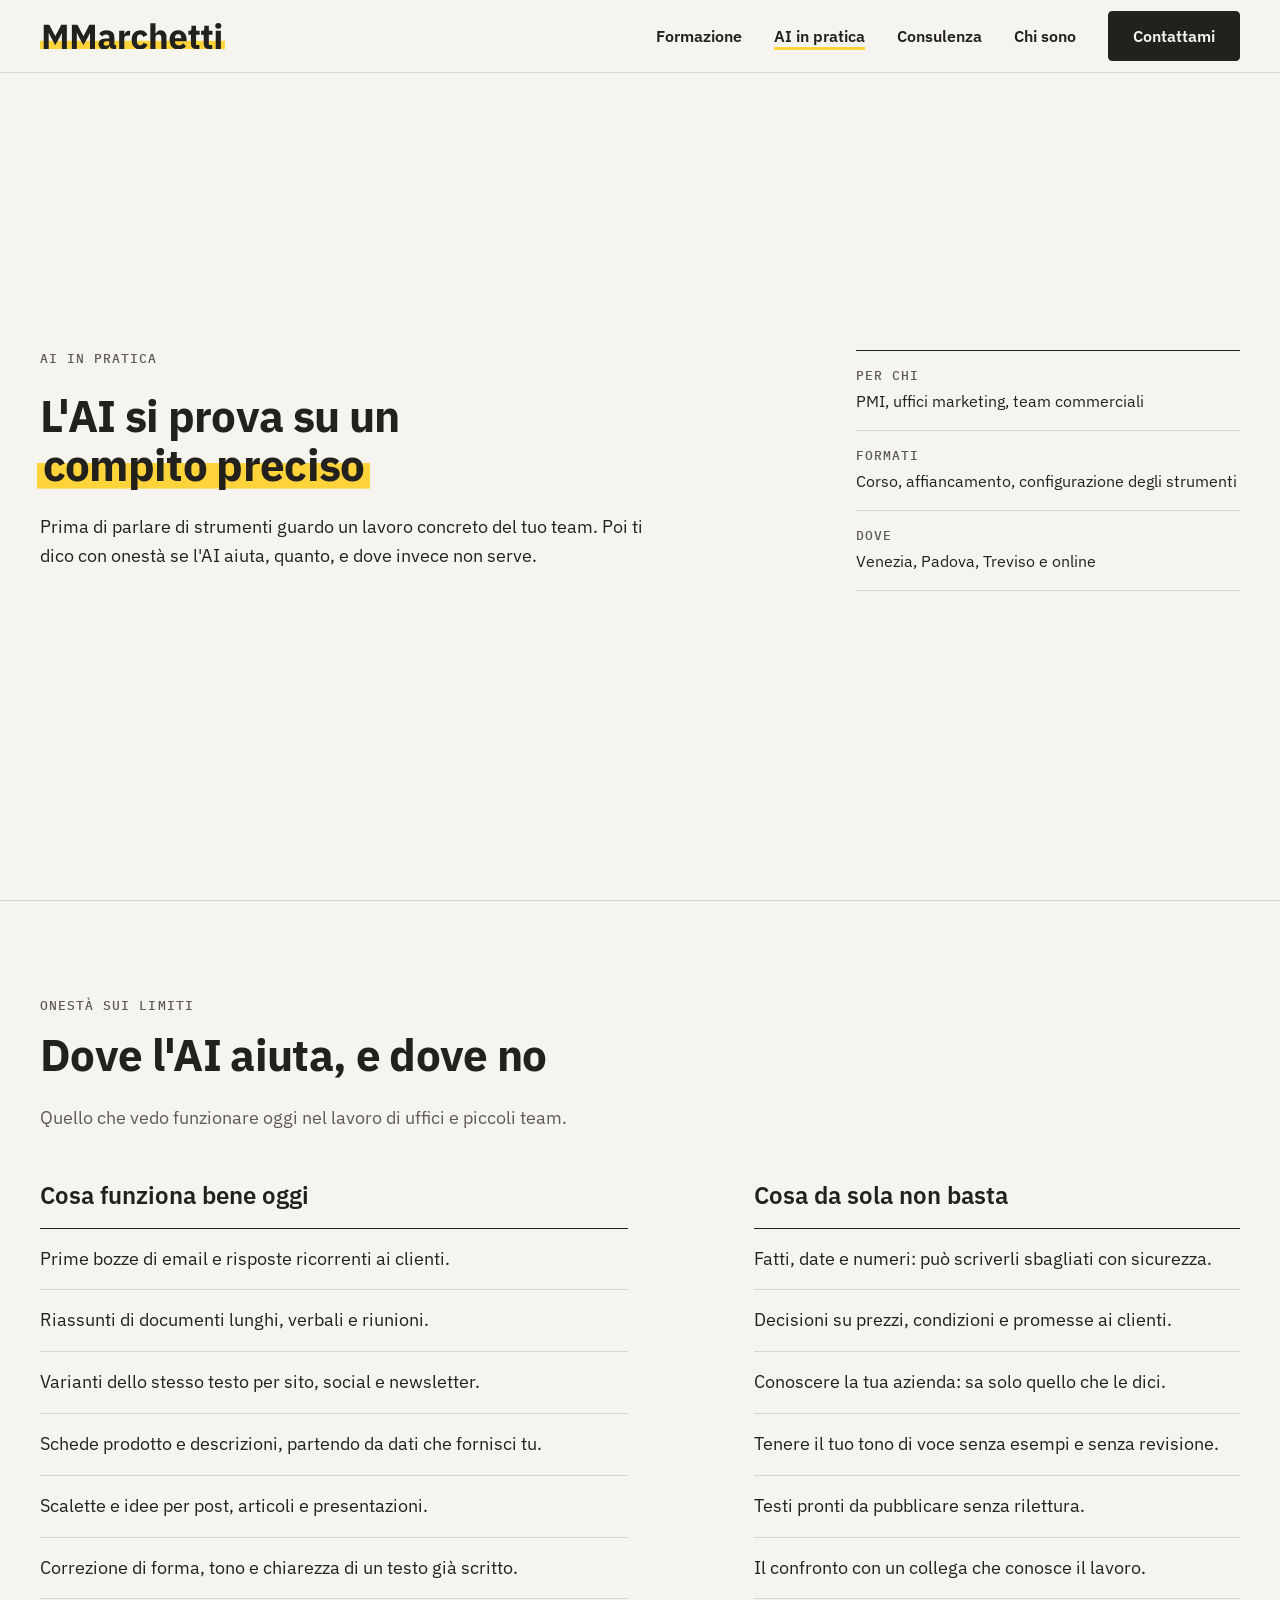
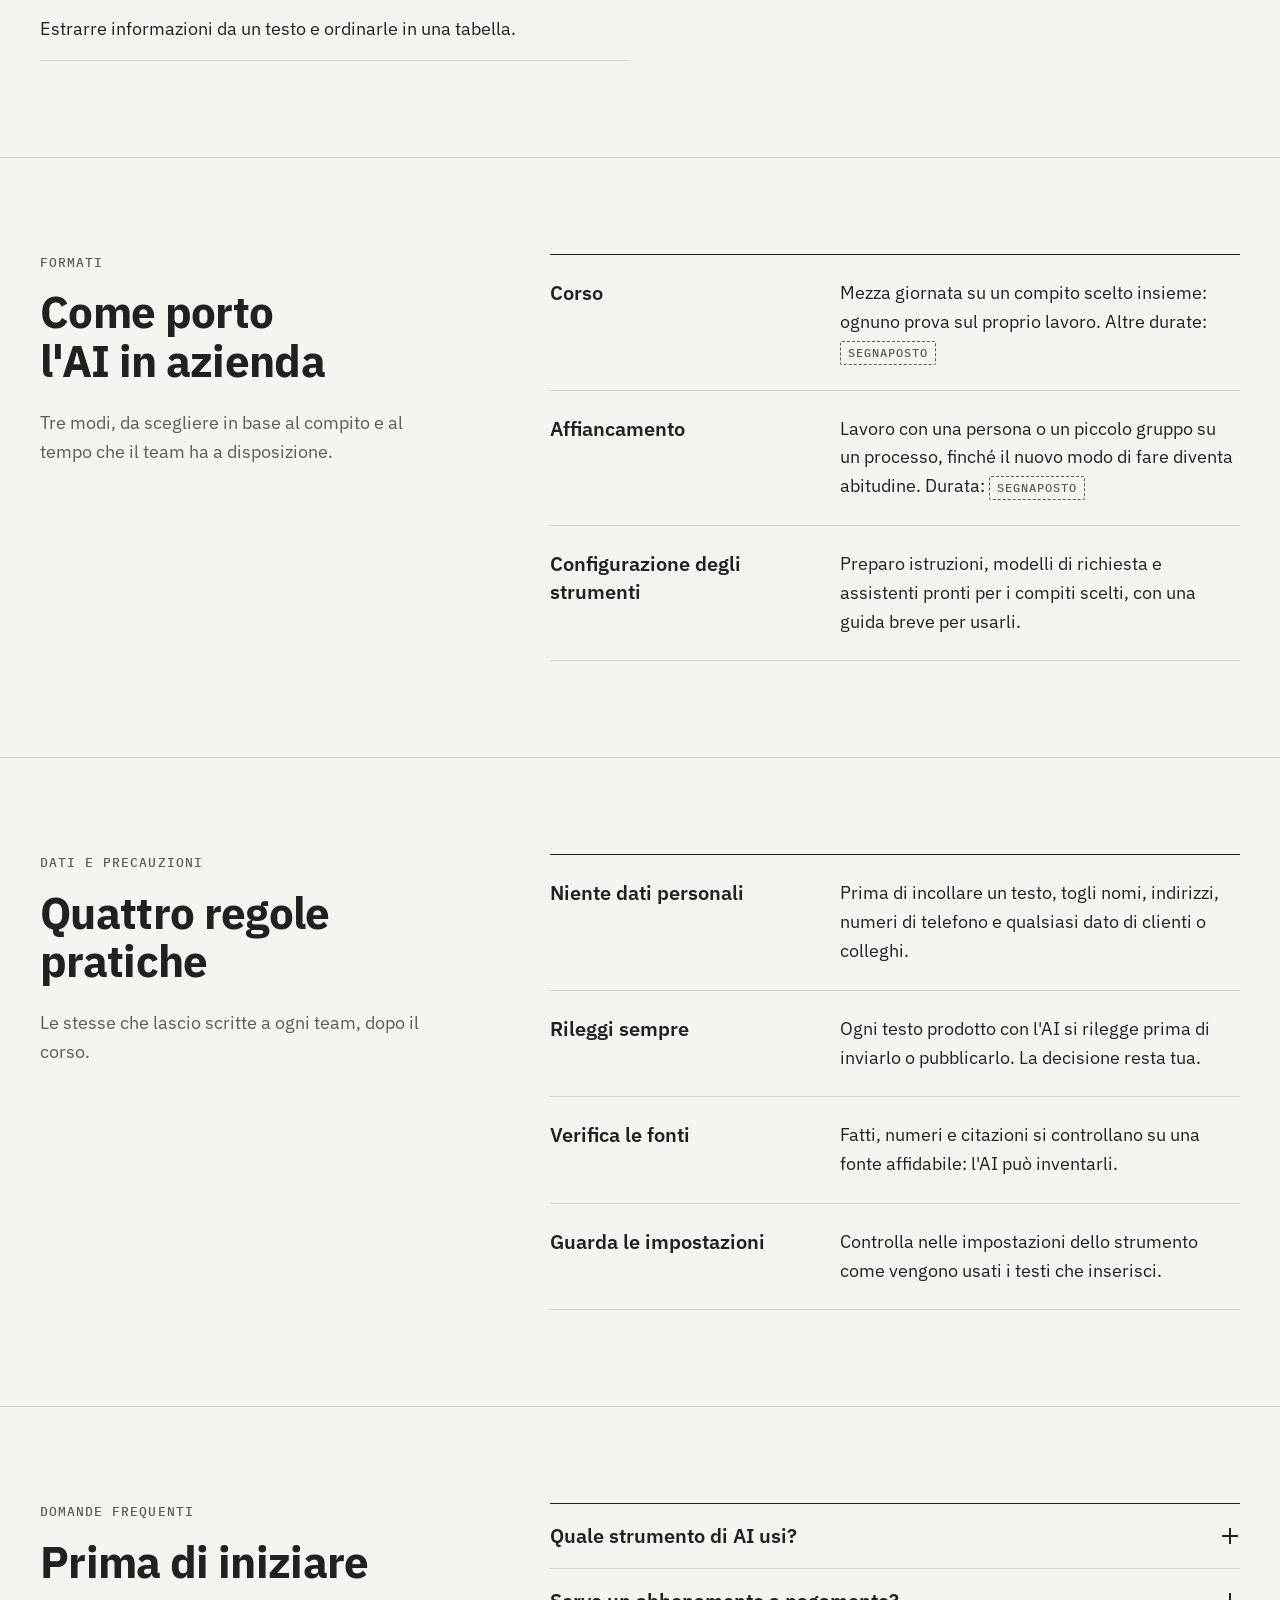
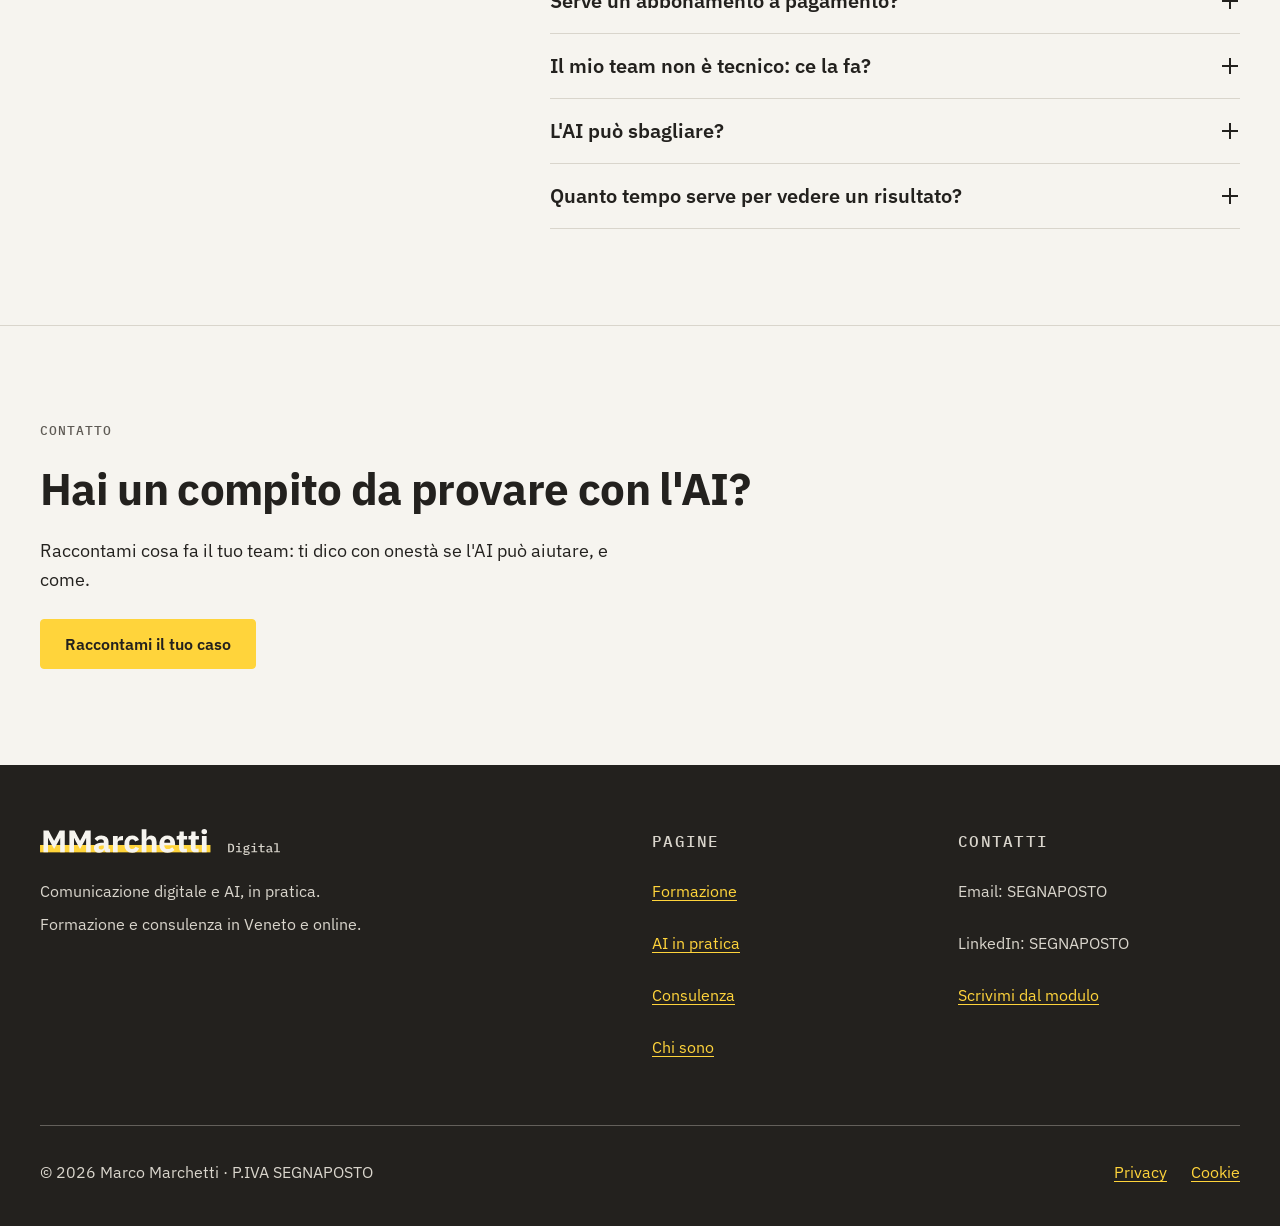
==== commit 2758527b: "Link interni relativi: il sito funziona anche in una sottocartella Su GitHub Pages il sito è servito" ====
--- a/ai-in-pratica/index.html
+++ b/ai-in-pratica/index.html
@@ -30,17 +30,17 @@
 
   <header class="header">
     <div class="container header__bar">
-      <a class="header__logo" href="/" aria-label="MMarchetti Digital, pagina iniziale">
+      <a class="header__logo" href="../" aria-label="MMarchetti Digital, pagina iniziale">
         <img src="../assets/logo/mmarchetti-digital-compatta.svg" alt="" width="185" height="26">
       </a>
       <button class="menu-btn" type="button" aria-expanded="false" aria-controls="nav">Menu</button>
       <nav class="nav" id="nav" aria-label="Principale">
         <ul class="nav__list">
-          <li><a class="nav__link" href="/formazione/">Formazione</a></li>
-          <li><a class="nav__link" href="/ai-in-pratica/" aria-current="page">AI in pratica</a></li>
-          <li><a class="nav__link" href="/consulenza/">Consulenza</a></li>
-          <li><a class="nav__link" href="/chi-sono/">Chi sono</a></li>
-          <li class="nav__cta"><a class="mm-btn" href="/contatti/"><span class="mm-btn__label">Contattami</span></a></li>
+          <li><a class="nav__link" href="../formazione/">Formazione</a></li>
+          <li><a class="nav__link" href="./" aria-current="page">AI in pratica</a></li>
+          <li><a class="nav__link" href="../consulenza/">Consulenza</a></li>
+          <li><a class="nav__link" href="../chi-sono/">Chi sono</a></li>
+          <li class="nav__cta"><a class="mm-btn" href="../contatti/"><span class="mm-btn__label">Contattami</span></a></li>
         </ul>
       </nav>
     </div>
@@ -225,7 +225,7 @@
           <p class="mm-label">Contatto</p>
           <h2 id="contatto-title" class="mm-h1">Hai un compito da provare con l'AI?</h2>
           <p>Raccontami cosa fa il tuo team: ti dico con onestà se l'AI può aiutare, e come.</p>
-          <a class="mm-btn mm-btn--accent" href="/contatti/"><span class="mm-btn__label">Raccontami il tuo caso</span></a>
+          <a class="mm-btn mm-btn--accent" href="../contatti/"><span class="mm-btn__label">Raccontami il tuo caso</span></a>
         </div>
       </div>
     </section>
@@ -241,10 +241,10 @@
       <nav class="footer__col footer__col--pages" aria-label="Pagine del sito">
         <p class="mm-label">Pagine</p>
         <ul role="list">
-          <li><a href="/formazione/">Formazione</a></li>
-          <li><a href="/ai-in-pratica/" aria-current="page">AI in pratica</a></li>
-          <li><a href="/consulenza/">Consulenza</a></li>
-          <li><a href="/chi-sono/">Chi sono</a></li>
+          <li><a href="../formazione/">Formazione</a></li>
+          <li><a href="./" aria-current="page">AI in pratica</a></li>
+          <li><a href="../consulenza/">Consulenza</a></li>
+          <li><a href="../chi-sono/">Chi sono</a></li>
         </ul>
       </nav>
       <div class="footer__col">
@@ -252,14 +252,14 @@
         <ul role="list">
           <li>Email: SEGNAPOSTO</li>
           <li>LinkedIn: SEGNAPOSTO</li>
-          <li><a href="/contatti/">Scrivimi dal modulo</a></li>
+          <li><a href="../contatti/">Scrivimi dal modulo</a></li>
         </ul>
       </div>
       <div class="footer__base">
         <p>© 2026 Marco Marchetti · P.IVA SEGNAPOSTO</p>
         <ul role="list">
-          <li><a href="/privacy/">Privacy</a></li>
-          <li><a href="/cookie/">Cookie</a></li>
+          <li><a href="../privacy/">Privacy</a></li>
+          <li><a href="../cookie/">Cookie</a></li>
         </ul>
       </div>
     </div>
--- a/assets/css/site.css
+++ b/assets/css/site.css
@@ -178,7 +178,18 @@
 }
 
 /* ---------- Hero ---------- */
-.hero { padding: var(--space-7) 0; }
+/* La hero (home) e l'apertura delle pagine interne riempiono lo schermo sotto l'header
+   (alto --header-h + 1px di bordo): la sezione successiva compare solo scorrendo.
+   100vh è il ripiego per i browser senza svh. */
+.hero,
+.page-head {
+  display: flex;
+  flex-direction: column;
+  justify-content: center;
+  min-height: calc(100vh - var(--header-h) - 1px);
+  min-height: calc(100svh - var(--header-h) - 1px);
+  padding: var(--space-7) 0 var(--space-8);
+}
 .hero__main { display: grid; gap: var(--space-3); }
 .hero__title { max-width: 14ch; }
 .hero__actions { display: flex; flex-wrap: wrap; gap: var(--space-2); padding-top: var(--space-1); }
@@ -433,7 +444,6 @@
    ========================================================================== */
 
 /* ---------- Apertura di pagina: H1 con una evidenza, testo su 7 colonne, supporto su 4 ---------- */
-.page-head { padding: var(--space-7) 0 var(--space-6); }
 .page-head + .section { border-top: var(--border-deco); }
 .page-head__main { display: grid; gap: var(--space-3); align-content: start; }
 .page-head__title { max-width: 22ch; }
@@ -544,3 +554,29 @@
 @media (min-width: 840px) {
   .side-content { grid-column: 6 / span 7; }
 }
+
+/* ---------- Revisione UX pagine interne ---------- */
+/* Righe tra 60 e 75 caratteri anche nelle colonne larghe */
+.page-head__main .mm-p,
+.block__main > p,
+.program p,
+.program dd { max-width: 56ch; }
+
+/* Pagina attiva anche sul bottone "Contattami" (pagina Contatti): barra fissa sotto il testo */
+.nav__cta .mm-btn[aria-current="page"] .mm-btn__label::after { transform: scaleX(1); }
+
+/* Sotto 600px la durata va sotto il modulo: la seconda colonna toglieva un terzo della riga.
+   I ruoli ARIA nel markup tengono la semantica di tabella anche con display: block. */
+@media (max-width: 599px) {
+  .program__table thead { position: absolute; width: 1px; height: 1px; overflow: hidden; clip-path: inset(50%); }
+  .program__table tr { display: block; padding: var(--space-2) 0; border-bottom: var(--border-deco); }
+  .program__table td { display: block; padding: 0; border: 0; }
+  .program__table td:last-child { width: auto; margin-top: var(--space-1); }
+  .program__table td:last-child::before {
+    content: "Durata: ";
+    font: 500 var(--text-label)/var(--lh-label) var(--font-mono);
+    letter-spacing: var(--track-label);
+    text-transform: uppercase;
+    color: var(--fg-muted);
+  }
+}
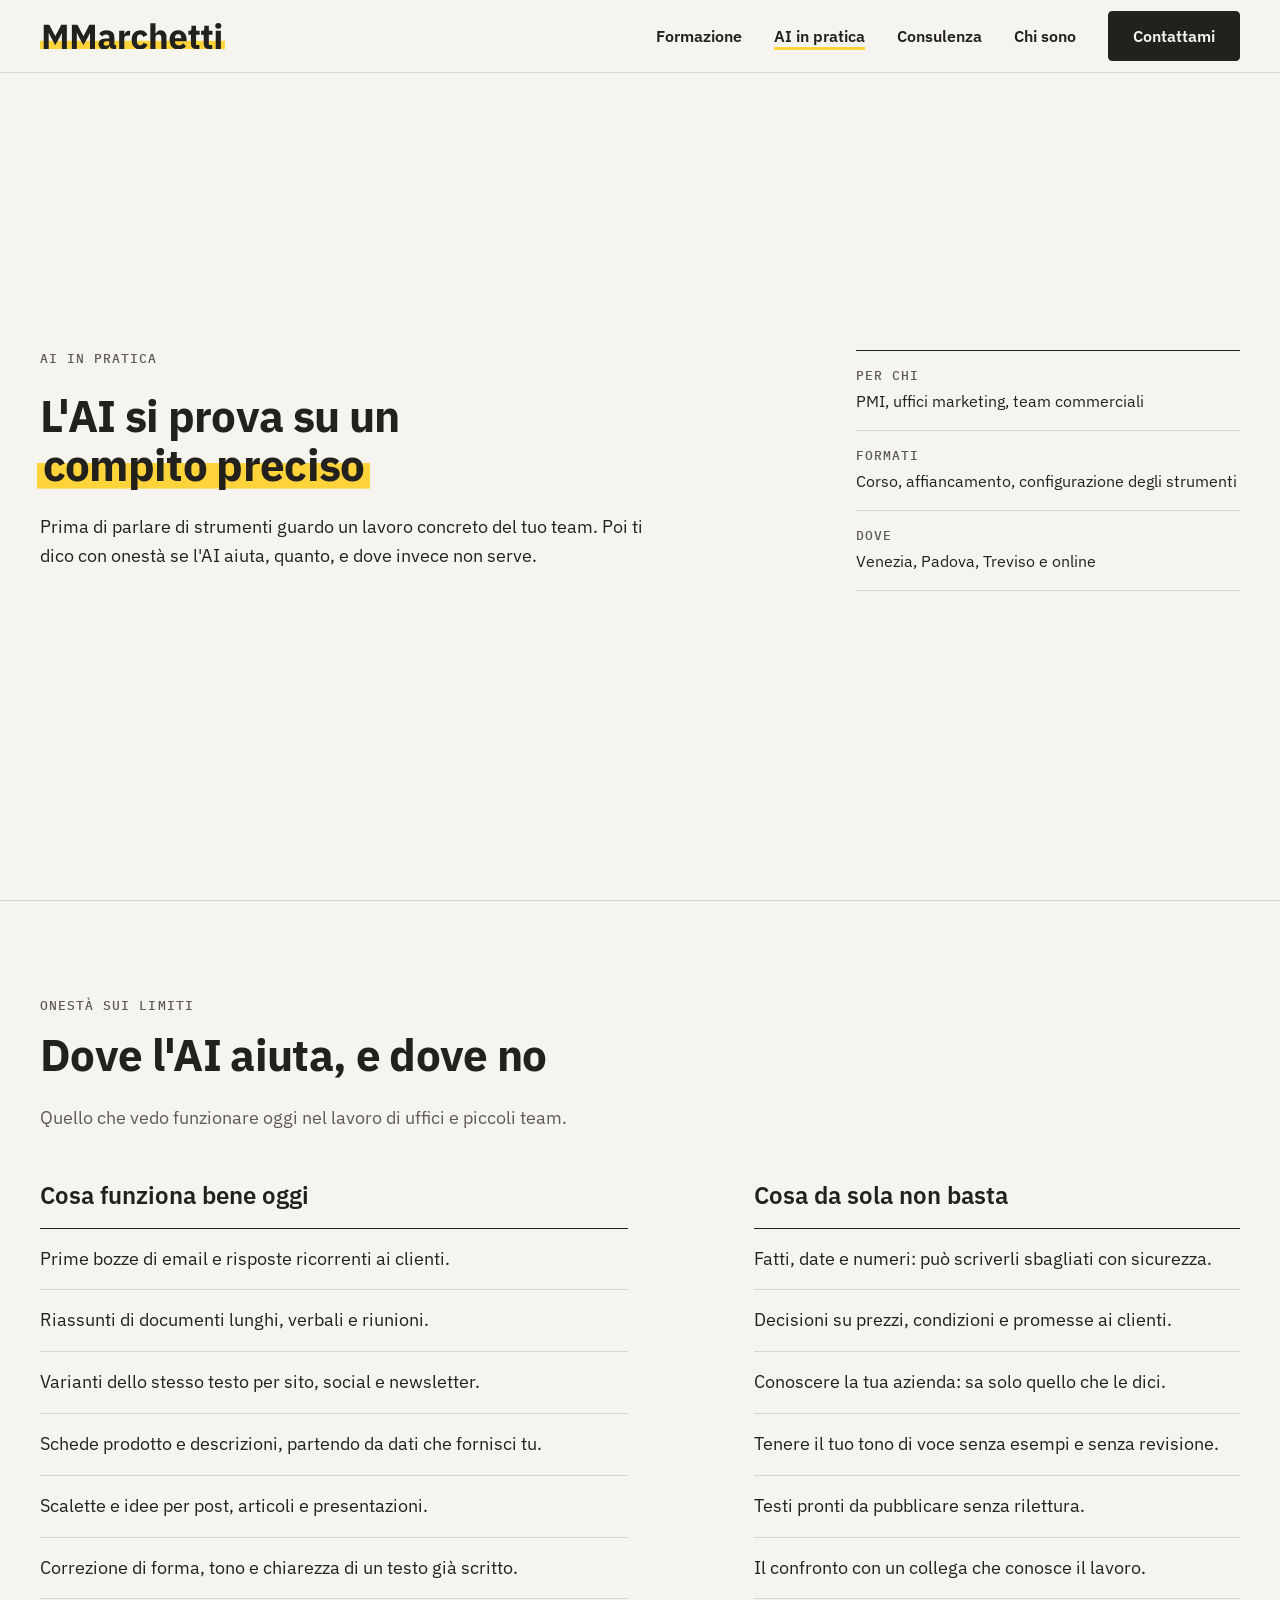
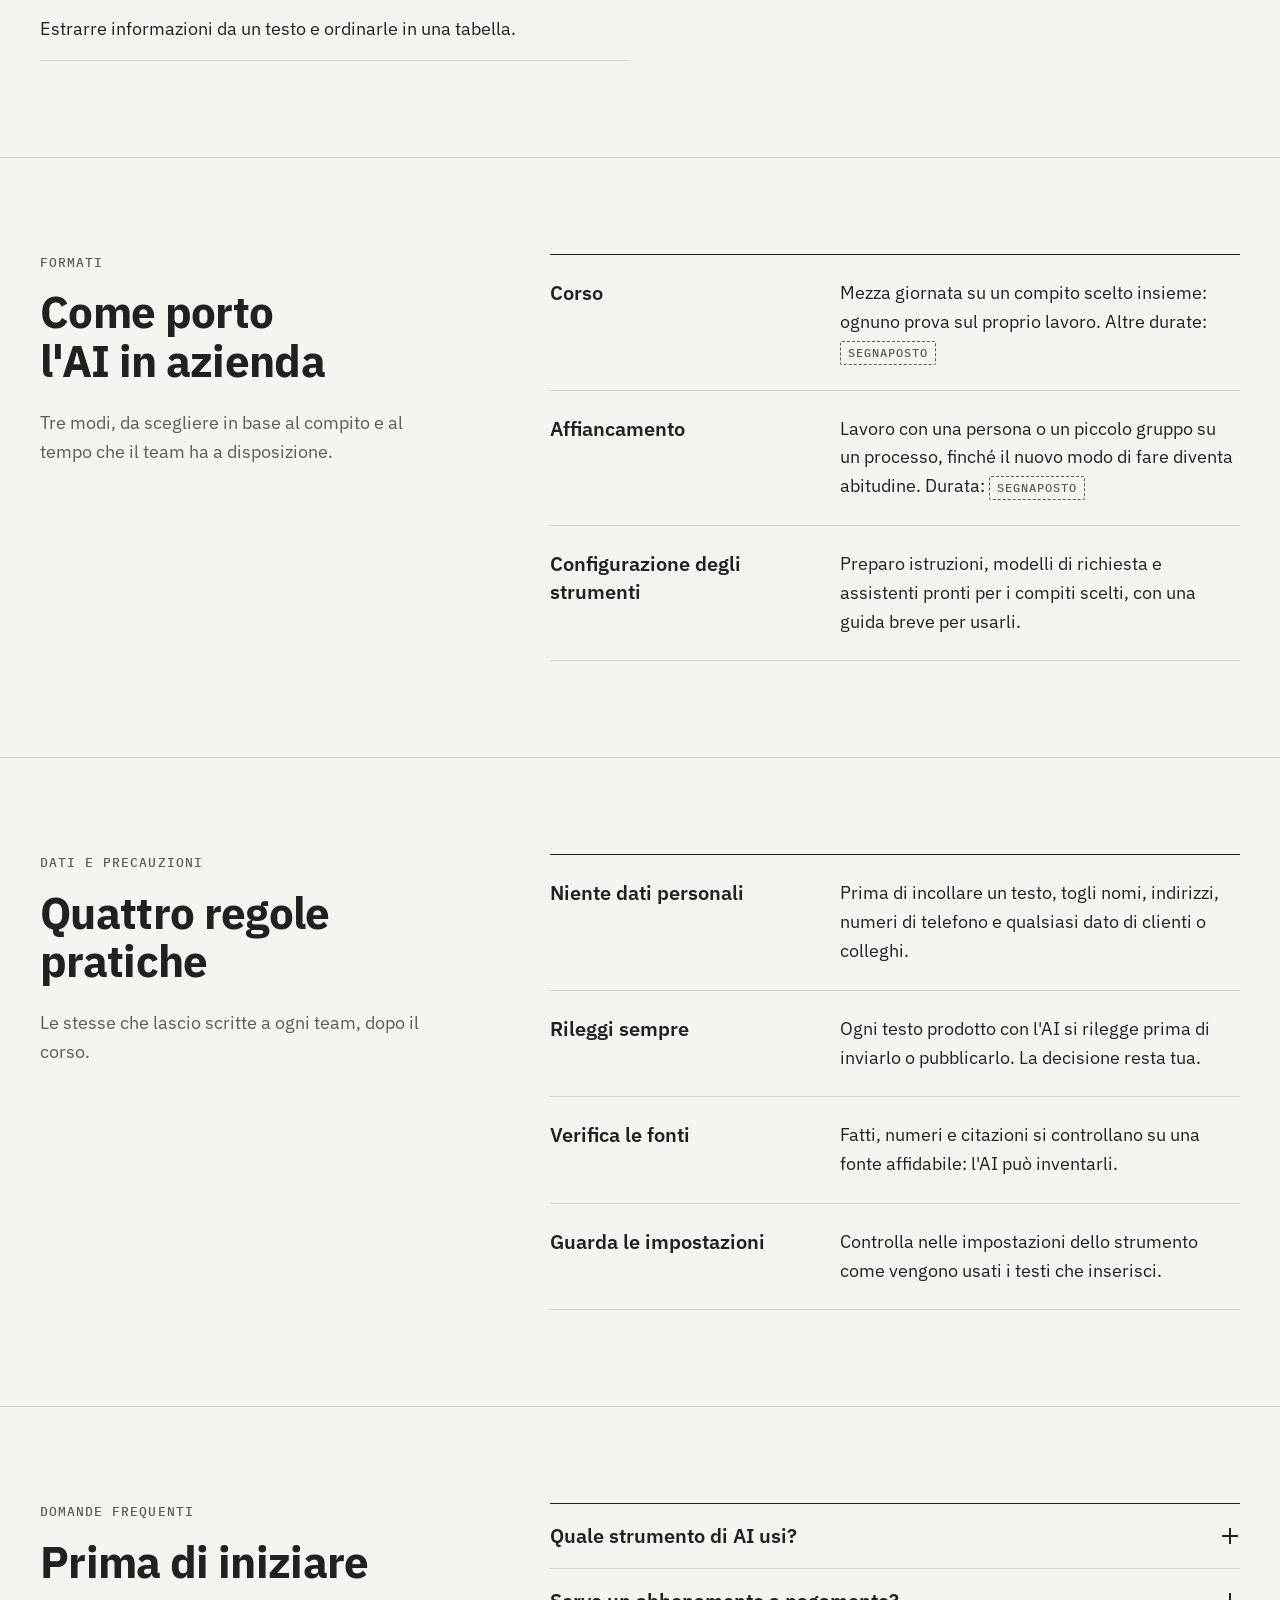
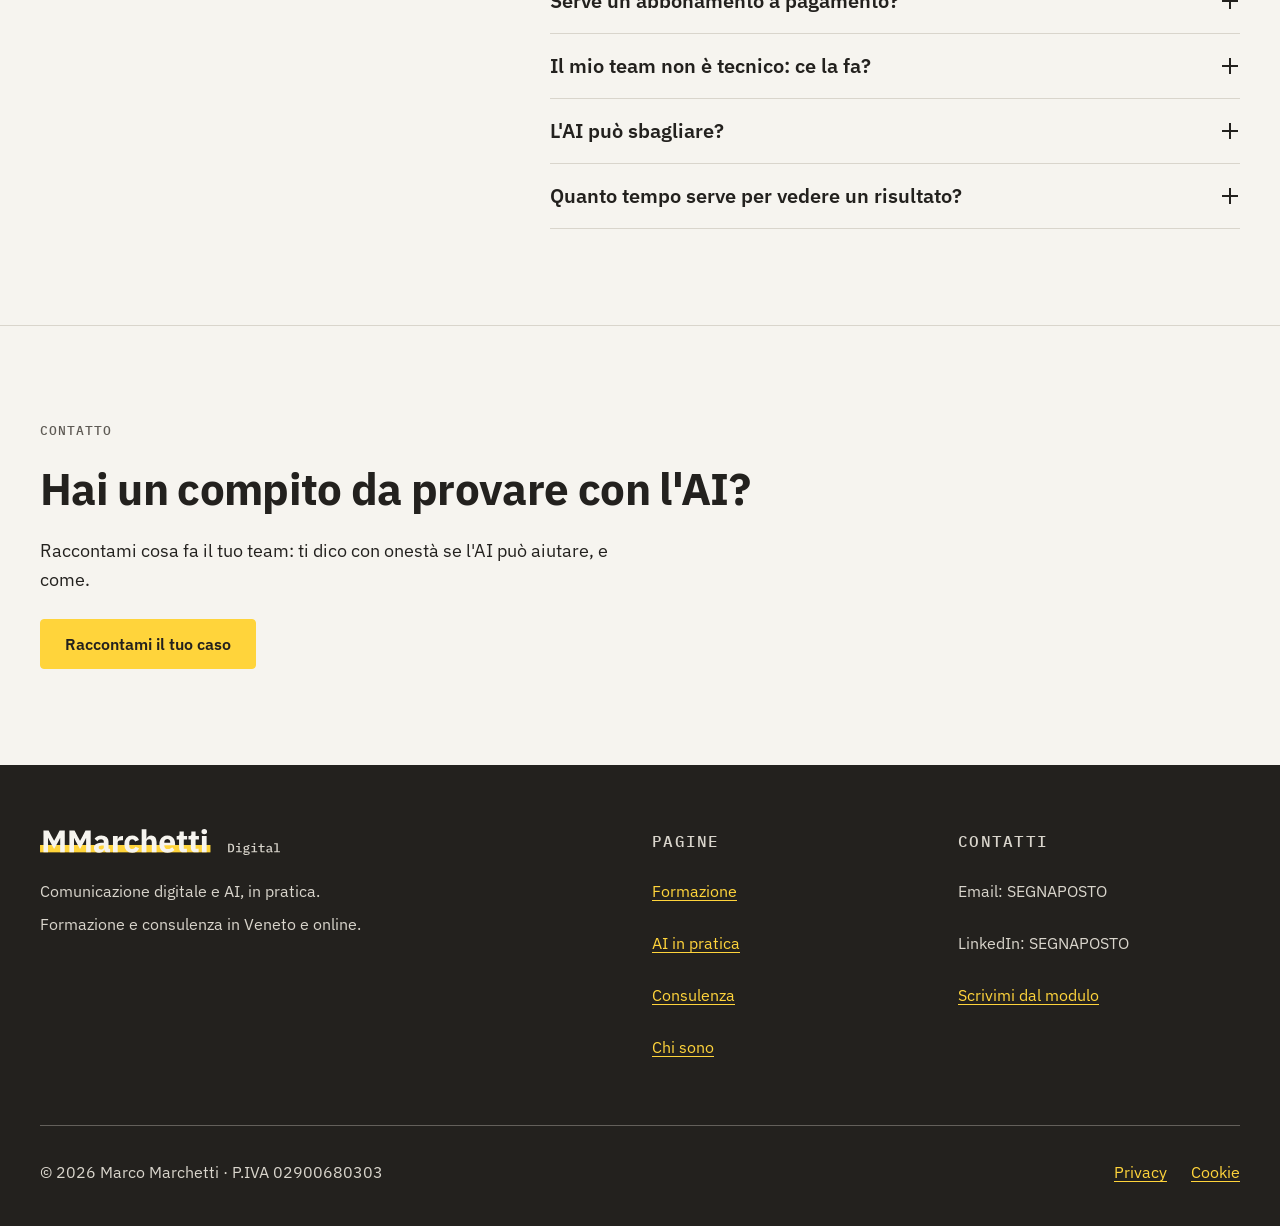
==== commit 074134e7: "Footer: partita IVA in tutte le pagine Co-Authored-By: Claude Opus 5.5 <noreply@anthropic.com>" ====
--- a/ai-in-pratica/index.html
+++ b/ai-in-pratica/index.html
@@ -256,7 +256,7 @@
         </ul>
       </div>
       <div class="footer__base">
-        <p>© 2026 Marco Marchetti · P.IVA SEGNAPOSTO</p>
+        <p>© 2026 Marco Marchetti · P.IVA 02900680303</p>
         <ul role="list">
           <li><a href="../privacy/">Privacy</a></li>
           <li><a href="../cookie/">Cookie</a></li>
--- a/assets/css/site.css
+++ b/assets/css/site.css
@@ -192,7 +192,8 @@
 }
 .hero__main { display: grid; gap: var(--space-3); }
 .hero__title { max-width: 14ch; }
-.hero__actions { display: flex; flex-wrap: wrap; gap: var(--space-2); padding-top: var(--space-1); }
+.hero__actions,
+.page-head__actions { display: flex; flex-wrap: wrap; gap: var(--space-2); padding-top: var(--space-1); }
 
 .hero__facts,
 .facts { display: grid; border-top: 1px solid var(--grafite); }
@@ -479,6 +480,10 @@
 /* ---------- Elenchi semplici a righe ---------- */
 .list-lines { border-top: 1px solid var(--grafite); }
 .list-lines li { padding: var(--space-2) 0; border-bottom: var(--border-deco); max-width: 60ch; }
+
+/* Elenco di soli link (404): il link occupa tutta la riga, alta 48px */
+.list-lines--links li { padding: 0; }
+.list-lines--links a { display: flex; align-items: center; min-height: 48px; }
 
 /* Due elenchi affiancati (AI in pratica): 6 colonne + 5 colonne */
 .two-lists__col { display: grid; gap: var(--space-2); align-content: start; }
@@ -550,6 +555,27 @@
 /* ---------- Testo lungo (privacy) ---------- */
 .prose { display: grid; gap: var(--space-3); max-width: var(--measure); }
 
+/* ---------- Pagine legali (privacy, cookie): etichetta numerata a lato, testo su 7 colonne ---------- */
+.legal { border-top: 1px solid var(--grafite); }
+.legal__item {
+  display: grid;
+  gap: var(--space-2) var(--grid-gutter);
+  padding: var(--space-4) 0;
+  border-bottom: var(--border-deco);
+}
+.legal__title { color: var(--fg); }
+.legal__item .prose { gap: var(--space-2); }
+.legal__item .prose ul { display: grid; gap: var(--space-1); padding-left: 1.2em; }
+@media (min-width: 840px) {
+  .legal__item { grid-template-columns: repeat(var(--grid-columns), minmax(0, 1fr)); }
+  .legal__title { grid-column: 1 / span 4; padding-top: 6px; }
+  .legal__item .prose { grid-column: 6 / span 7; }
+}
+
+/* "In breve" accanto al titolo della pagina */
+.summary { display: grid; gap: var(--space-2); align-content: start; }
+.summary .list-lines li { font-size: var(--text-small); line-height: var(--lh-small); }
+
 /* Contenuto nella colonna destra accanto a un titolo a lato (7 colonne da 840px) */
 @media (min-width: 840px) {
   .side-content { grid-column: 6 / span 7; }
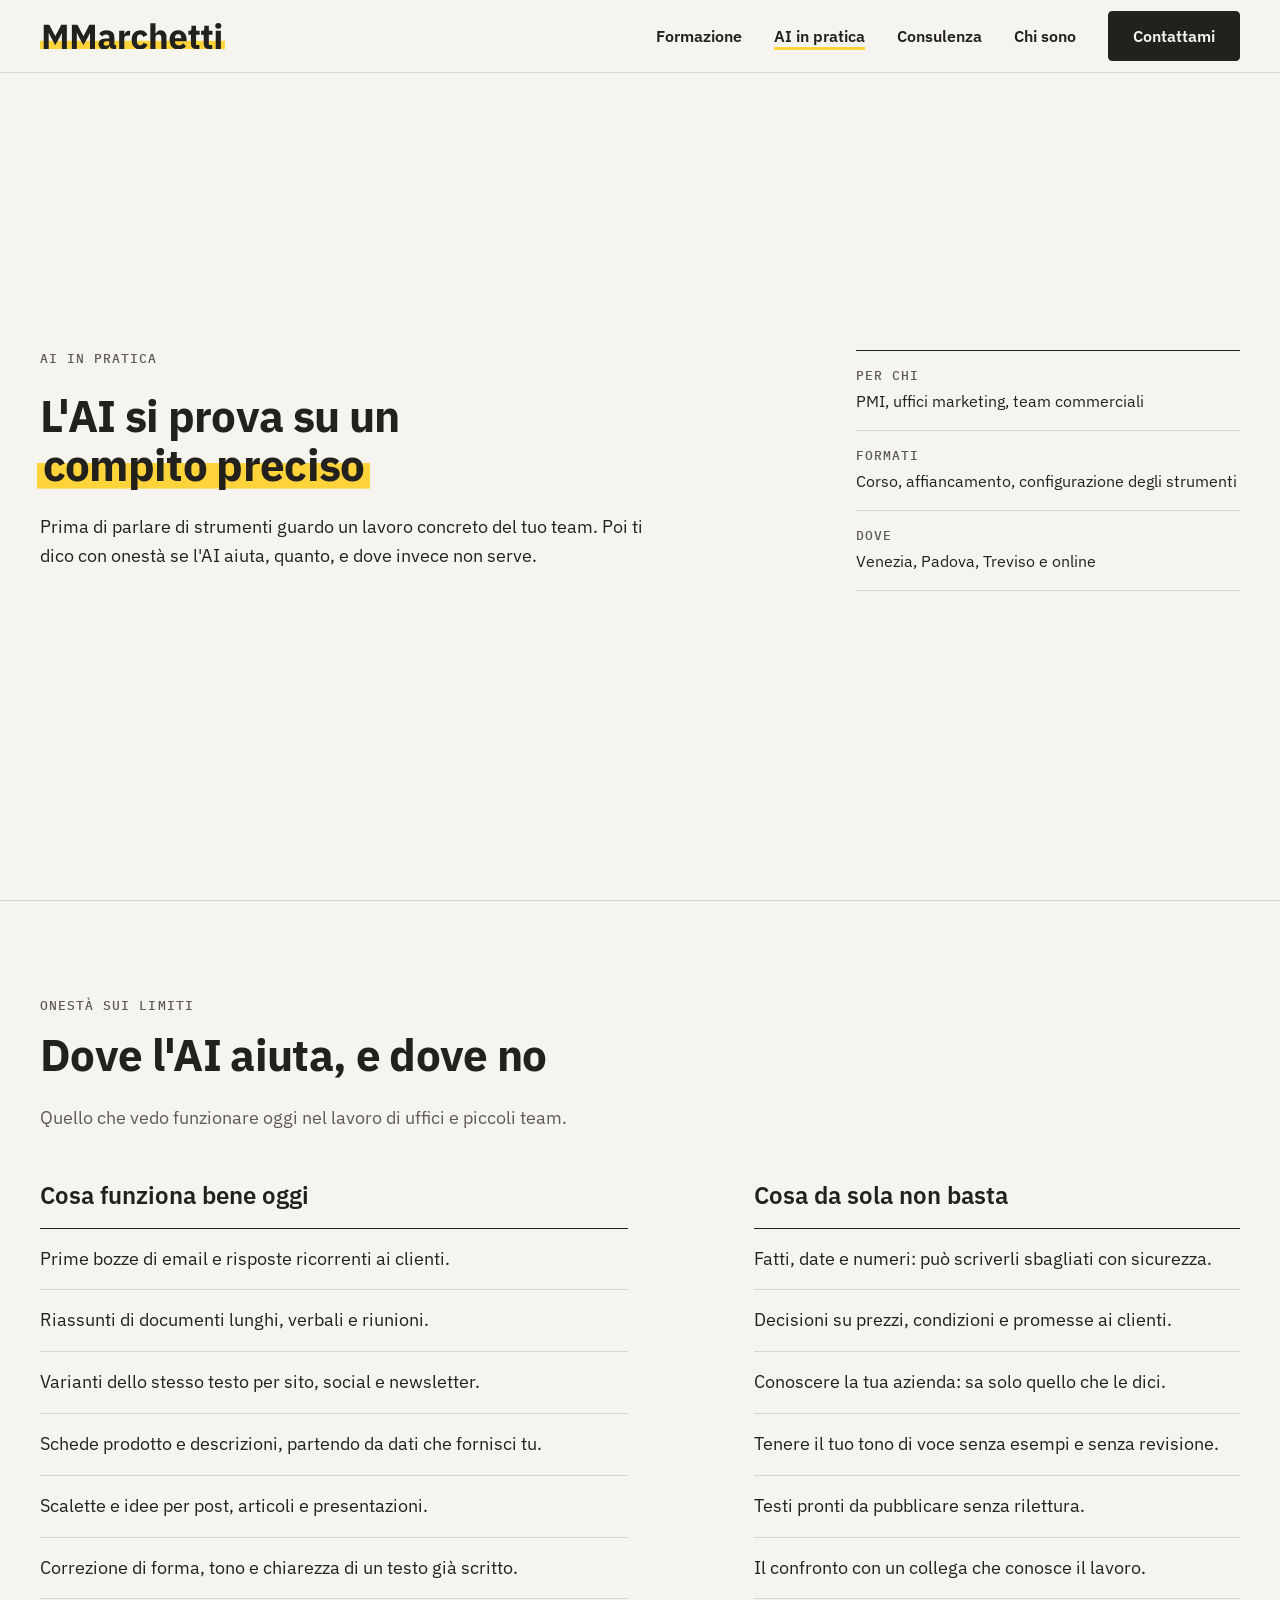
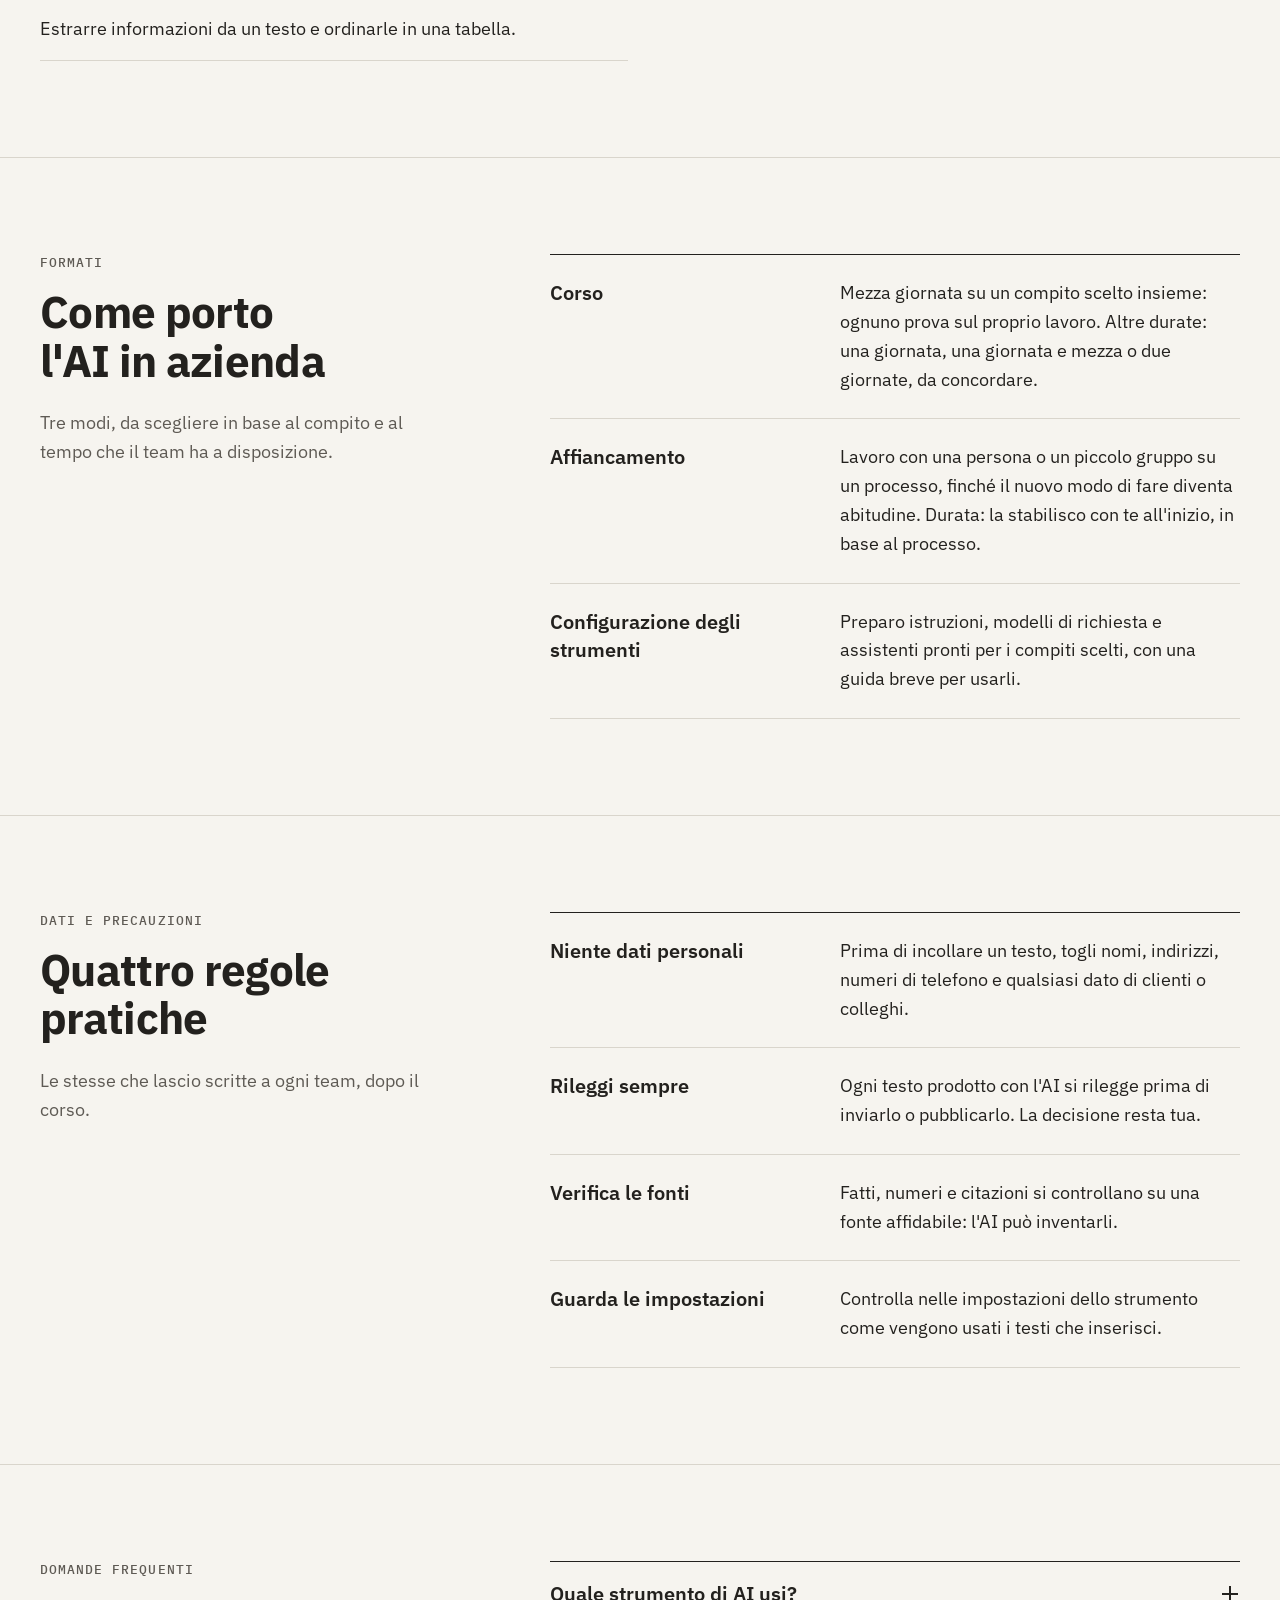
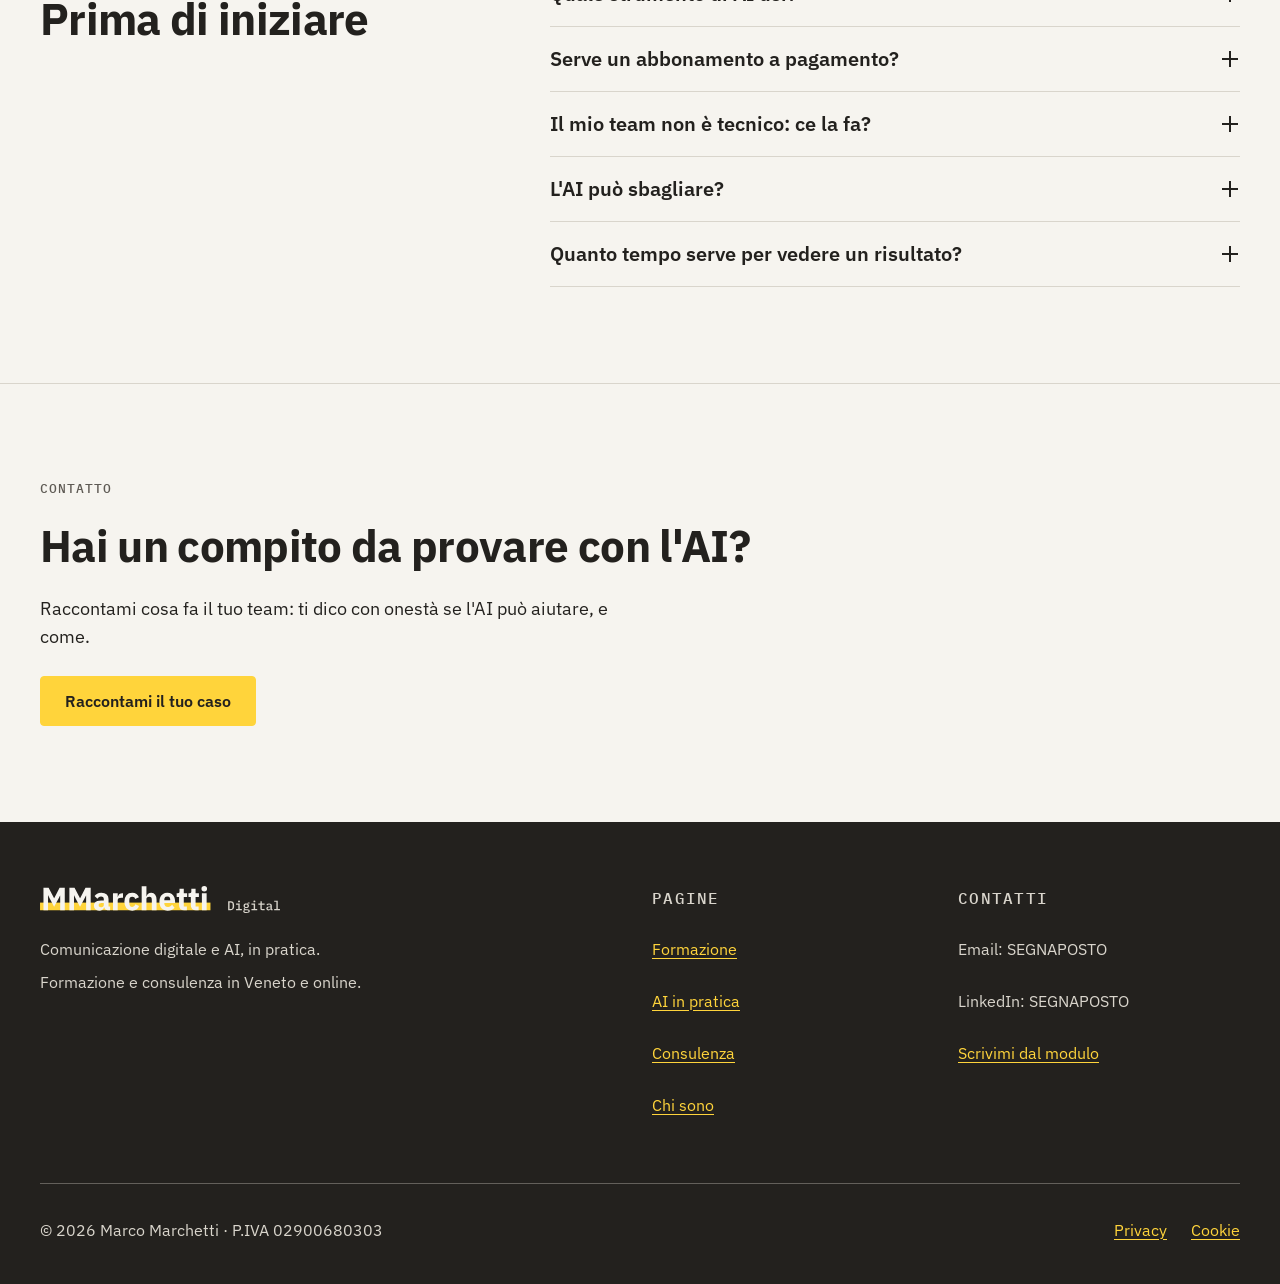
==== commit 7b95cfc5: "AI in pratica: altre durate del corso e durata dell'affiancamento Co-Authored-By: Claude Opus 5.5 <n" ====
--- a/ai-in-pratica/index.html
+++ b/ai-in-pratica/index.html
@@ -3,15 +3,22 @@
 <head>
   <meta charset="utf-8">
   <meta name="viewport" content="width=device-width, initial-scale=1">
-  <title>Corso di intelligenza artificiale per aziende | MMarchetti</title>
+  <meta name="robots" content="noindex, nofollow"> <!-- STAGING: rimuovere al lancio -->
+  <title>Corso di intelligenza artificiale per aziende | MMarchetti Digital</title>
   <meta name="description" content="Formazione AI per PMI in Veneto e online: si parte da un compito preciso e si capisce con onestà dove l'intelligenza artificiale aiuta e dove no.">
   <link rel="canonical" href="https://DOMINIO/ai-in-pratica/">
   <meta property="og:type" content="website">
   <meta property="og:locale" content="it_IT">
   <meta property="og:site_name" content="MMarchetti Digital">
-  <meta property="og:title" content="Corso di intelligenza artificiale per aziende | MMarchetti">
+  <meta property="og:title" content="Corso di intelligenza artificiale per aziende | MMarchetti Digital">
   <meta property="og:description" content="Formazione AI per PMI in Veneto e online: si parte da un compito preciso e si capisce con onestà dove l'intelligenza artificiale aiuta e dove no.">
   <meta property="og:url" content="https://DOMINIO/ai-in-pratica/">
+  <!-- STAGING: al lancio cambiare l'host con il dominio definitivo -->
+  <meta property="og:image" content="https://mmarchettiweb.github.io/Rebranding-MMarchetti-Digital/assets/og/og-image.png">
+  <meta property="og:image:width" content="1200">
+  <meta property="og:image:height" content="630">
+  <meta property="og:image:alt" content="MMarchetti Digital: comunicazione digitale e AI, in pratica">
+  <meta name="twitter:card" content="summary_large_image">
   <meta name="theme-color" content="#F6F4EF">
 
   <link rel="icon" href="../assets/logo/mmarchetti-avatar-400.svg" type="image/svg+xml">
@@ -120,13 +127,13 @@
           <li class="rows__item">
             <h3 class="mm-h4">Corso</h3>
             <div>
-              <p>Mezza giornata su un compito scelto insieme: ognuno prova sul proprio lavoro. Altre durate: <span class="mm-tag mm-tag--placeholder">SEGNAPOSTO</span></p>
+              <p>Mezza giornata su un compito scelto insieme: ognuno prova sul proprio lavoro. Altre durate: una giornata, una giornata e mezza o due giornate, da concordare.</p>
             </div>
           </li>
           <li class="rows__item">
             <h3 class="mm-h4">Affiancamento</h3>
             <div>
-              <p>Lavoro con una persona o un piccolo gruppo su un processo, finché il nuovo modo di fare diventa abitudine. Durata: <span class="mm-tag mm-tag--placeholder">SEGNAPOSTO</span></p>
+              <p>Lavoro con una persona o un piccolo gruppo su un processo, finché il nuovo modo di fare diventa abitudine. Durata: la stabilisco con te all'inizio, in base al processo.</p>
             </div>
           </li>
           <li class="rows__item">
--- a/assets/css/components.css
+++ b/assets/css/components.css
@@ -132,11 +132,11 @@
 /* ---------- Etichette / tag ---------- */
 .mm-tag {
   display: inline-block;
-  font: 500 12px/1 var(--font-mono);
+  font: 500 var(--text-label)/1 var(--font-mono);
   letter-spacing: var(--track-label);
   text-transform: uppercase;
   padding: 5px 7px;
-  border-radius: 2px;
+  border-radius: var(--radius);
   background: var(--carta);
   color: var(--grafite);
   border: 1px solid var(--linea);
--- a/assets/css/site.css
+++ b/assets/css/site.css
@@ -498,19 +498,10 @@
 .program__meta > div { display: grid; gap: 4px; padding: var(--space-2) 0; border-bottom: var(--border-deco); }
 .program__meta { border-top: 1px solid var(--grafite); }
 .program__meta ul { padding-left: 1.2em; }
-.program__table { width: 100%; border-collapse: collapse; }
-.program__table caption { text-align: left; margin-bottom: var(--space-2); }
-.program__table th,
-.program__table td {
-  padding: var(--space-2) var(--space-2) var(--space-2) 0;
-  border-bottom: var(--border-deco);
-  text-align: left;
-  vertical-align: top;
-}
-.program__table thead th { border-bottom: 1px solid var(--grafite); }
-.program__table td:last-child,
-.program__table th:last-child { width: 1%; white-space: nowrap; padding-right: 0; }
-.program__table td p { margin-top: 4px; color: var(--fg-muted); font-size: var(--text-small); line-height: var(--lh-small); }
+.program__list { border-top: 1px solid var(--grafite); }
+.program__modules > .mm-label { margin-bottom: var(--space-2); }
+.program__list li { padding: var(--space-2) 0; border-bottom: var(--border-deco); }
+.program__list p { margin-top: 4px; color: var(--fg-muted); font-size: var(--text-small); line-height: var(--lh-small); }
 
 @media (min-width: 840px) {
   .program { grid-column: 1 / span 10; }
@@ -590,19 +581,3 @@
 
 /* Pagina attiva anche sul bottone "Contattami" (pagina Contatti): barra fissa sotto il testo */
 .nav__cta .mm-btn[aria-current="page"] .mm-btn__label::after { transform: scaleX(1); }
-
-/* Sotto 600px la durata va sotto il modulo: la seconda colonna toglieva un terzo della riga.
-   I ruoli ARIA nel markup tengono la semantica di tabella anche con display: block. */
-@media (max-width: 599px) {
-  .program__table thead { position: absolute; width: 1px; height: 1px; overflow: hidden; clip-path: inset(50%); }
-  .program__table tr { display: block; padding: var(--space-2) 0; border-bottom: var(--border-deco); }
-  .program__table td { display: block; padding: 0; border: 0; }
-  .program__table td:last-child { width: auto; margin-top: var(--space-1); }
-  .program__table td:last-child::before {
-    content: "Durata: ";
-    font: 500 var(--text-label)/var(--lh-label) var(--font-mono);
-    letter-spacing: var(--track-label);
-    text-transform: uppercase;
-    color: var(--fg-muted);
-  }
-}
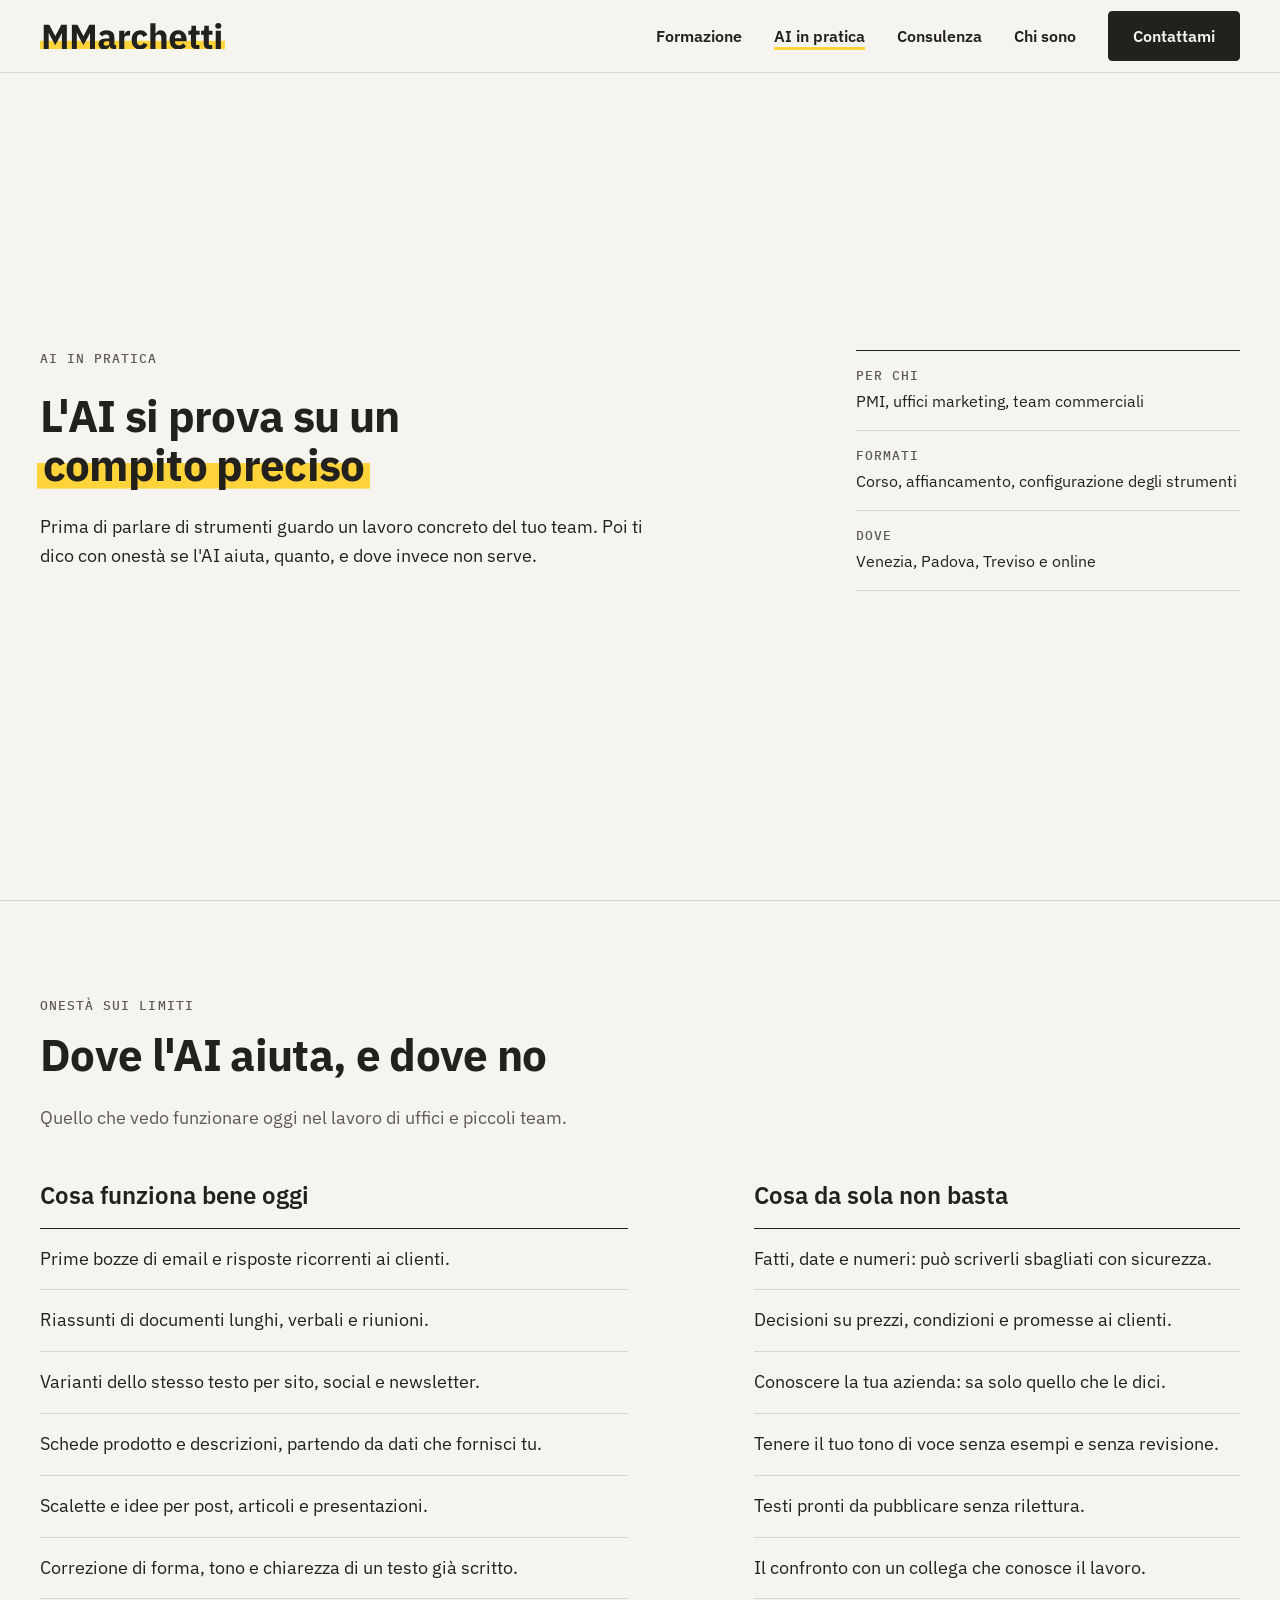
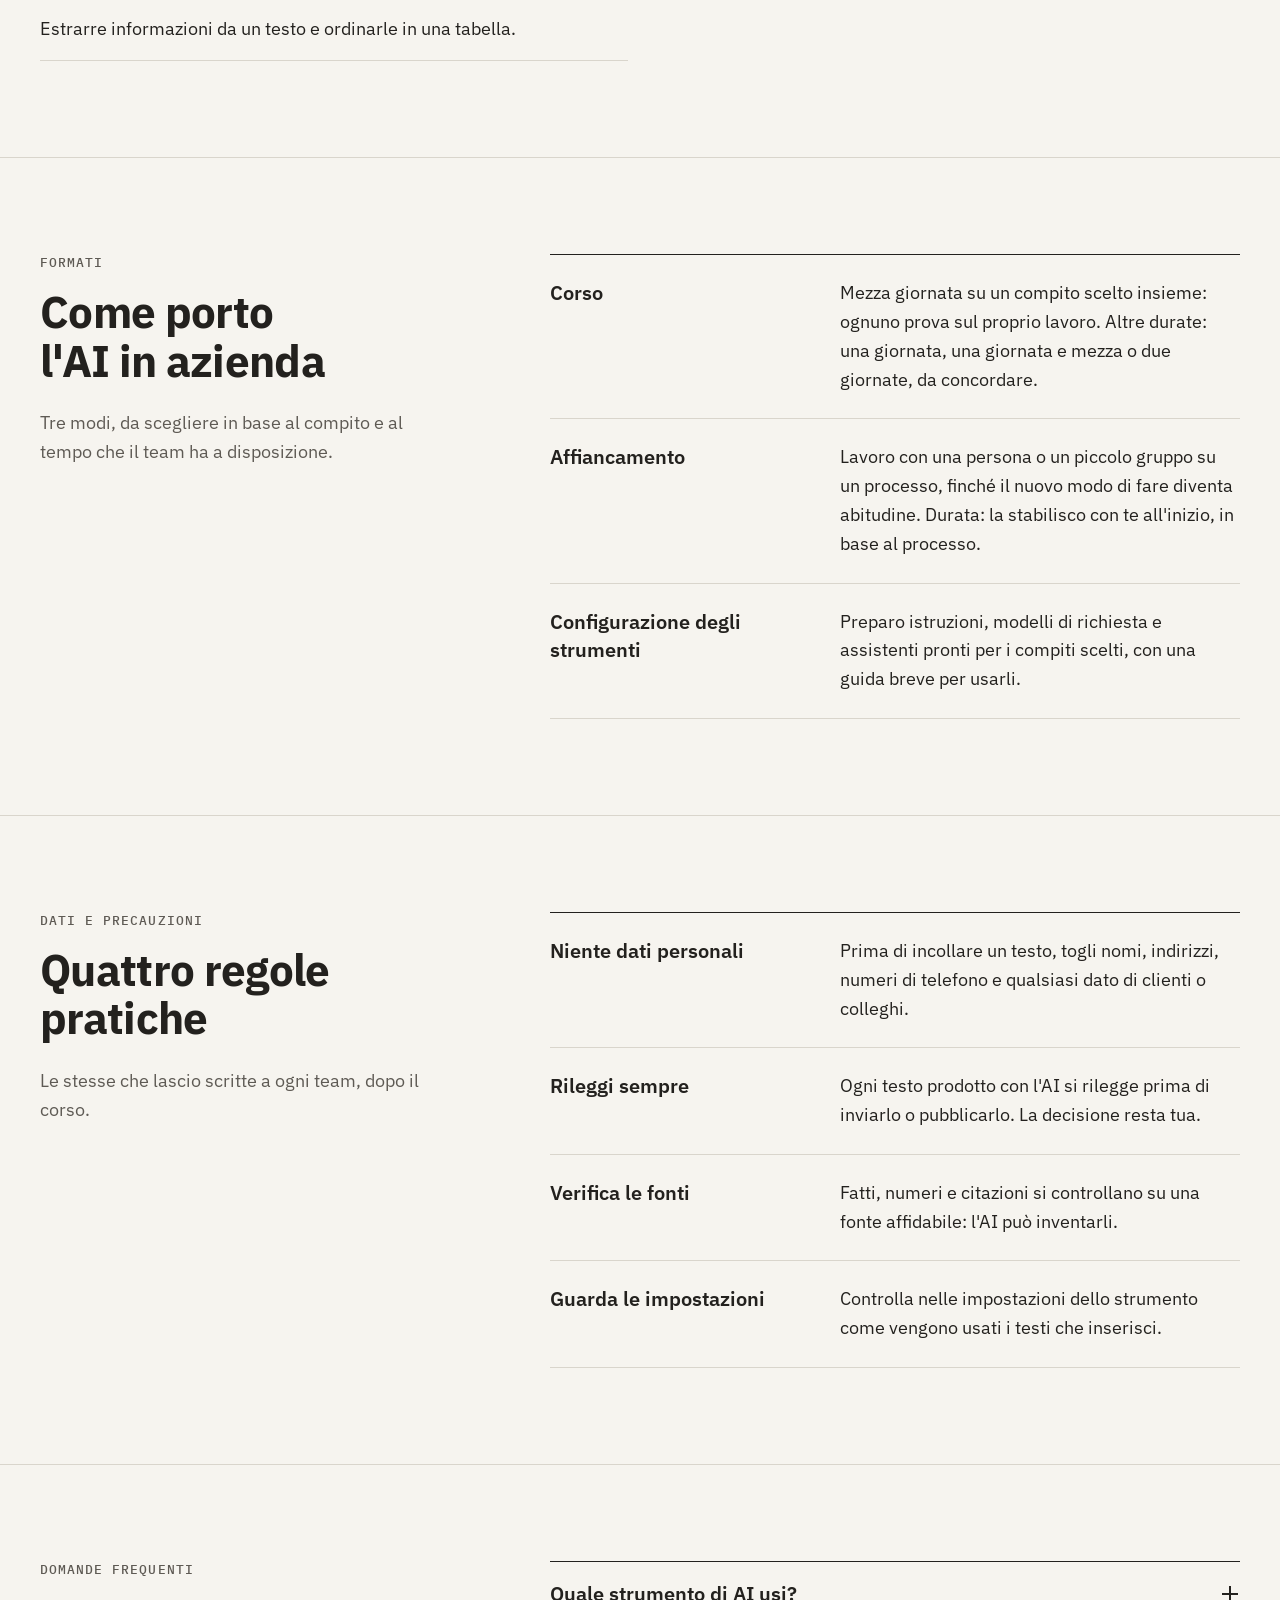
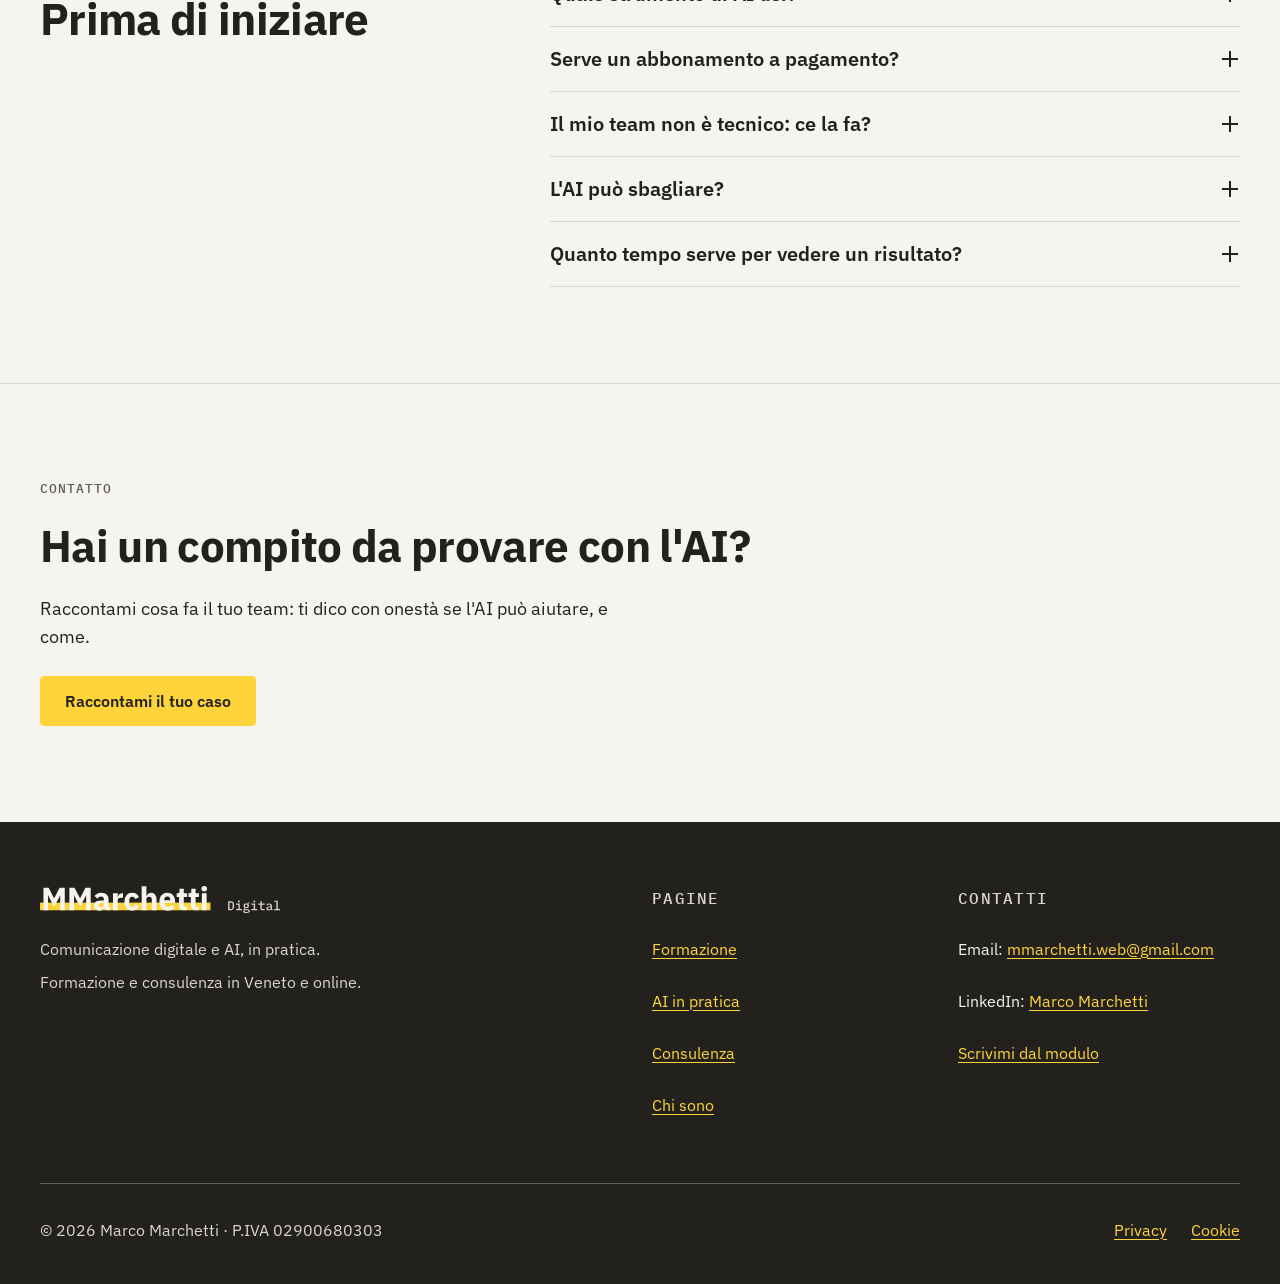
==== commit 138fb553: "Footer: email e LinkedIn definitivi in tutte le pagine Co-Authored-By: Claude Opus 5.5 <noreply@anth" ====
--- a/ai-in-pratica/index.html
+++ b/ai-in-pratica/index.html
@@ -257,8 +257,8 @@
       <div class="footer__col">
         <p class="mm-label">Contatti</p>
         <ul role="list">
-          <li>Email: SEGNAPOSTO</li>
-          <li>LinkedIn: SEGNAPOSTO</li>
+          <li>Email: <a href="mailto:mmarchetti.web@gmail.com">mmarchetti.web@gmail.com</a></li>
+          <li>LinkedIn: <a href="https://www.linkedin.com/in/marco-marchetti-a929b1320" rel="noopener" aria-label="Marco Marchetti su LinkedIn">Marco Marchetti</a></li>
           <li><a href="../contatti/">Scrivimi dal modulo</a></li>
         </ul>
       </div>
